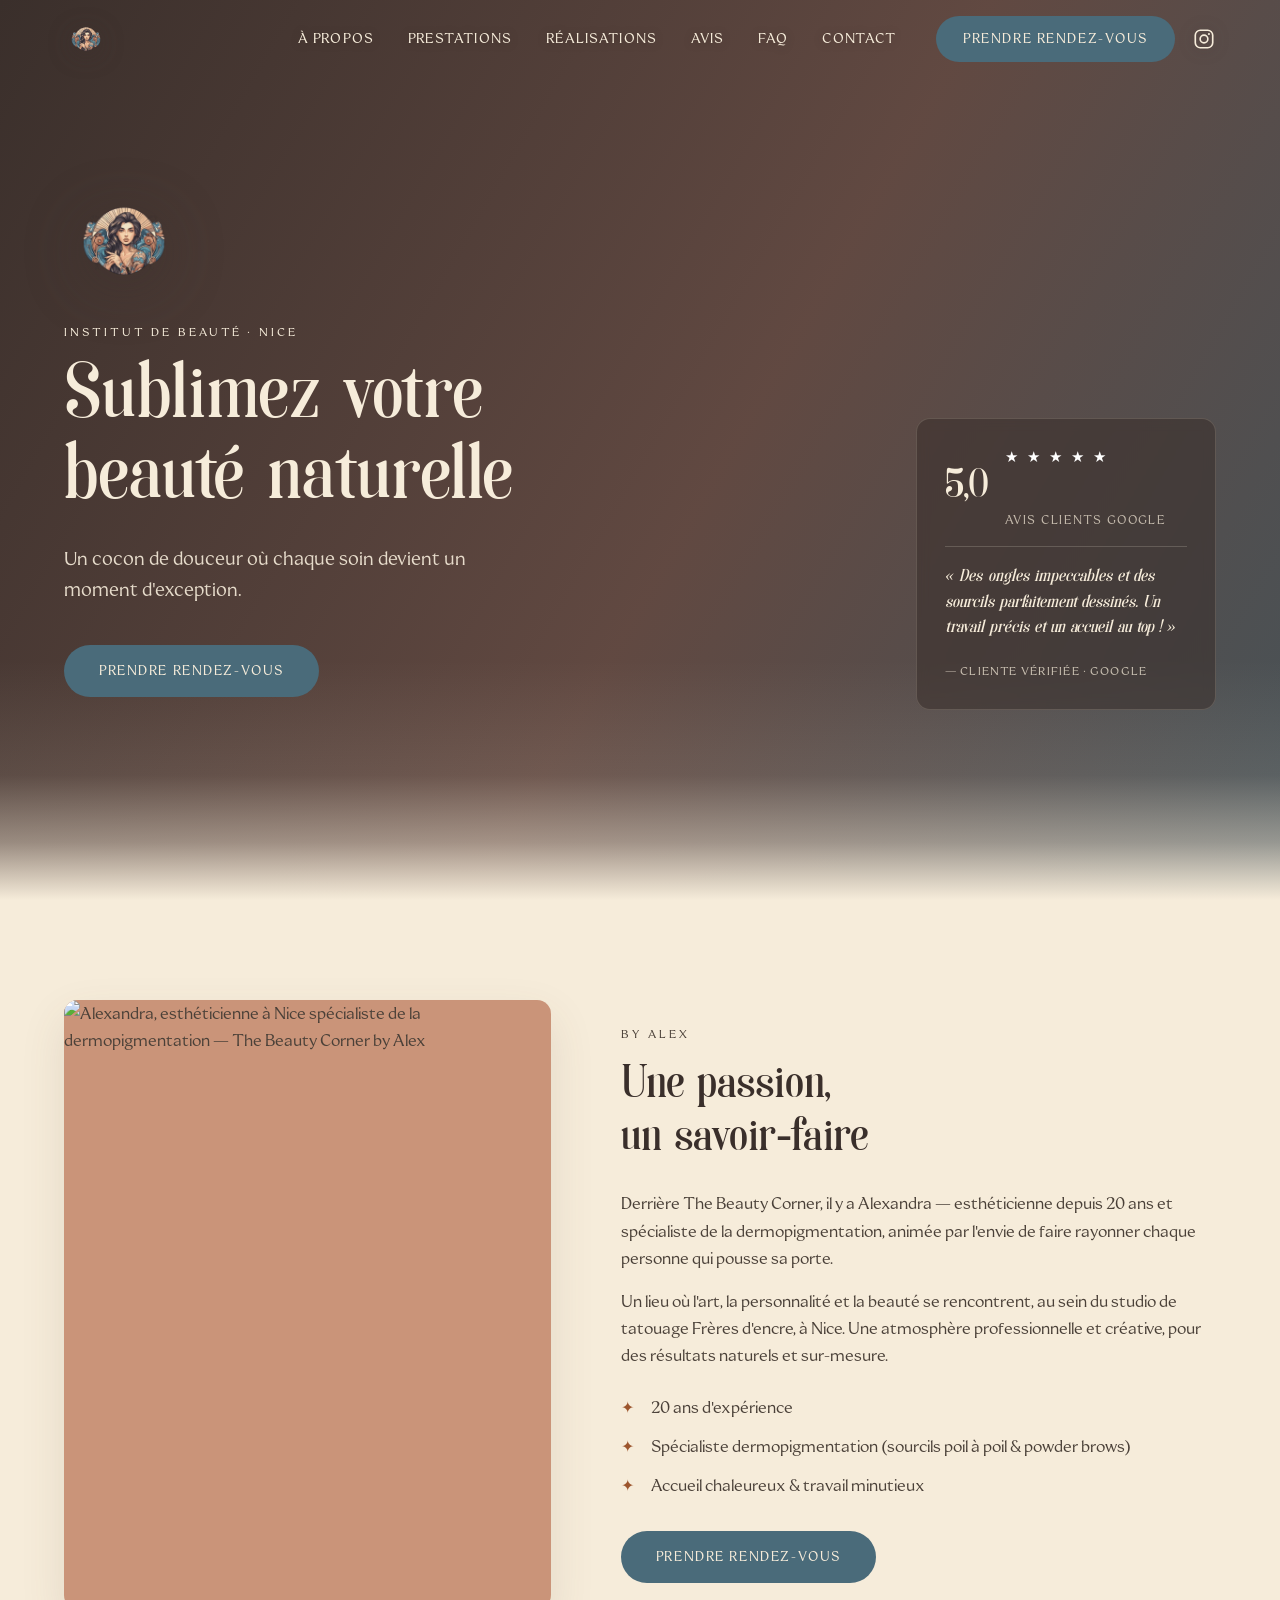
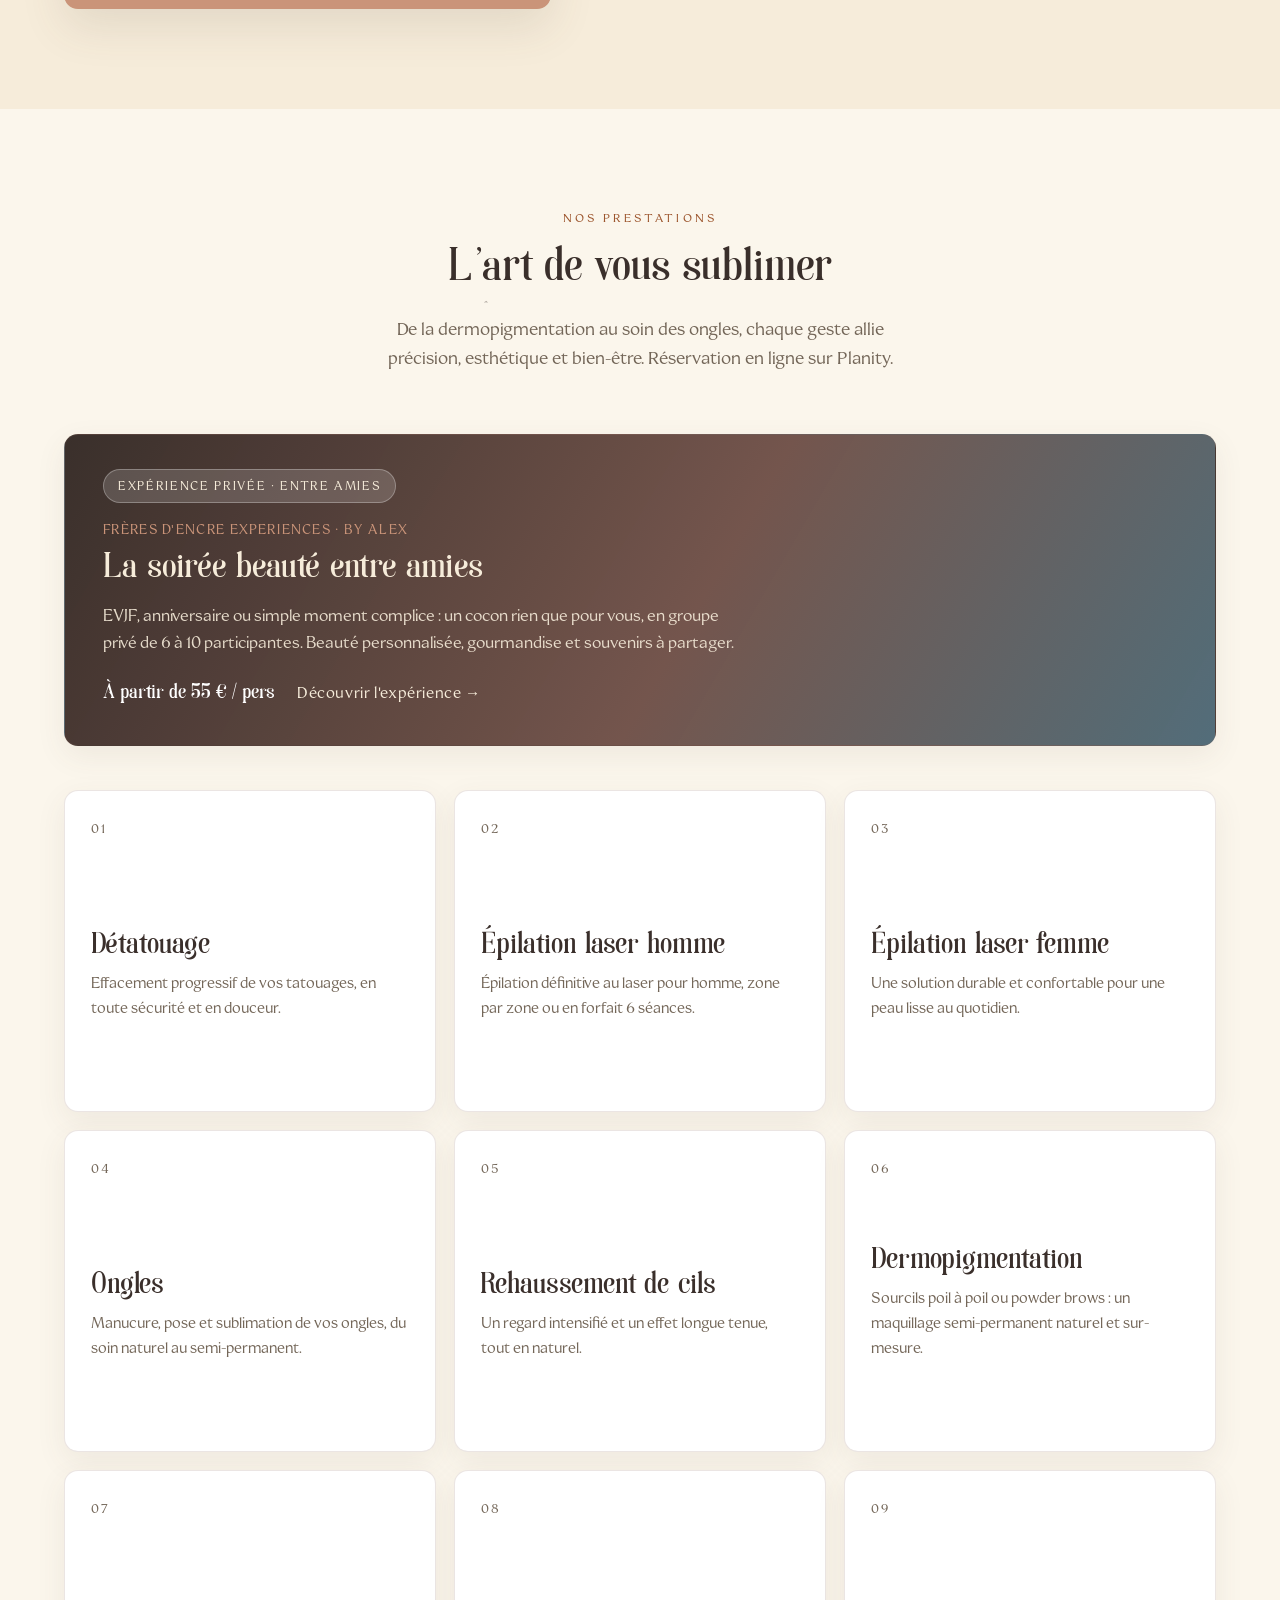
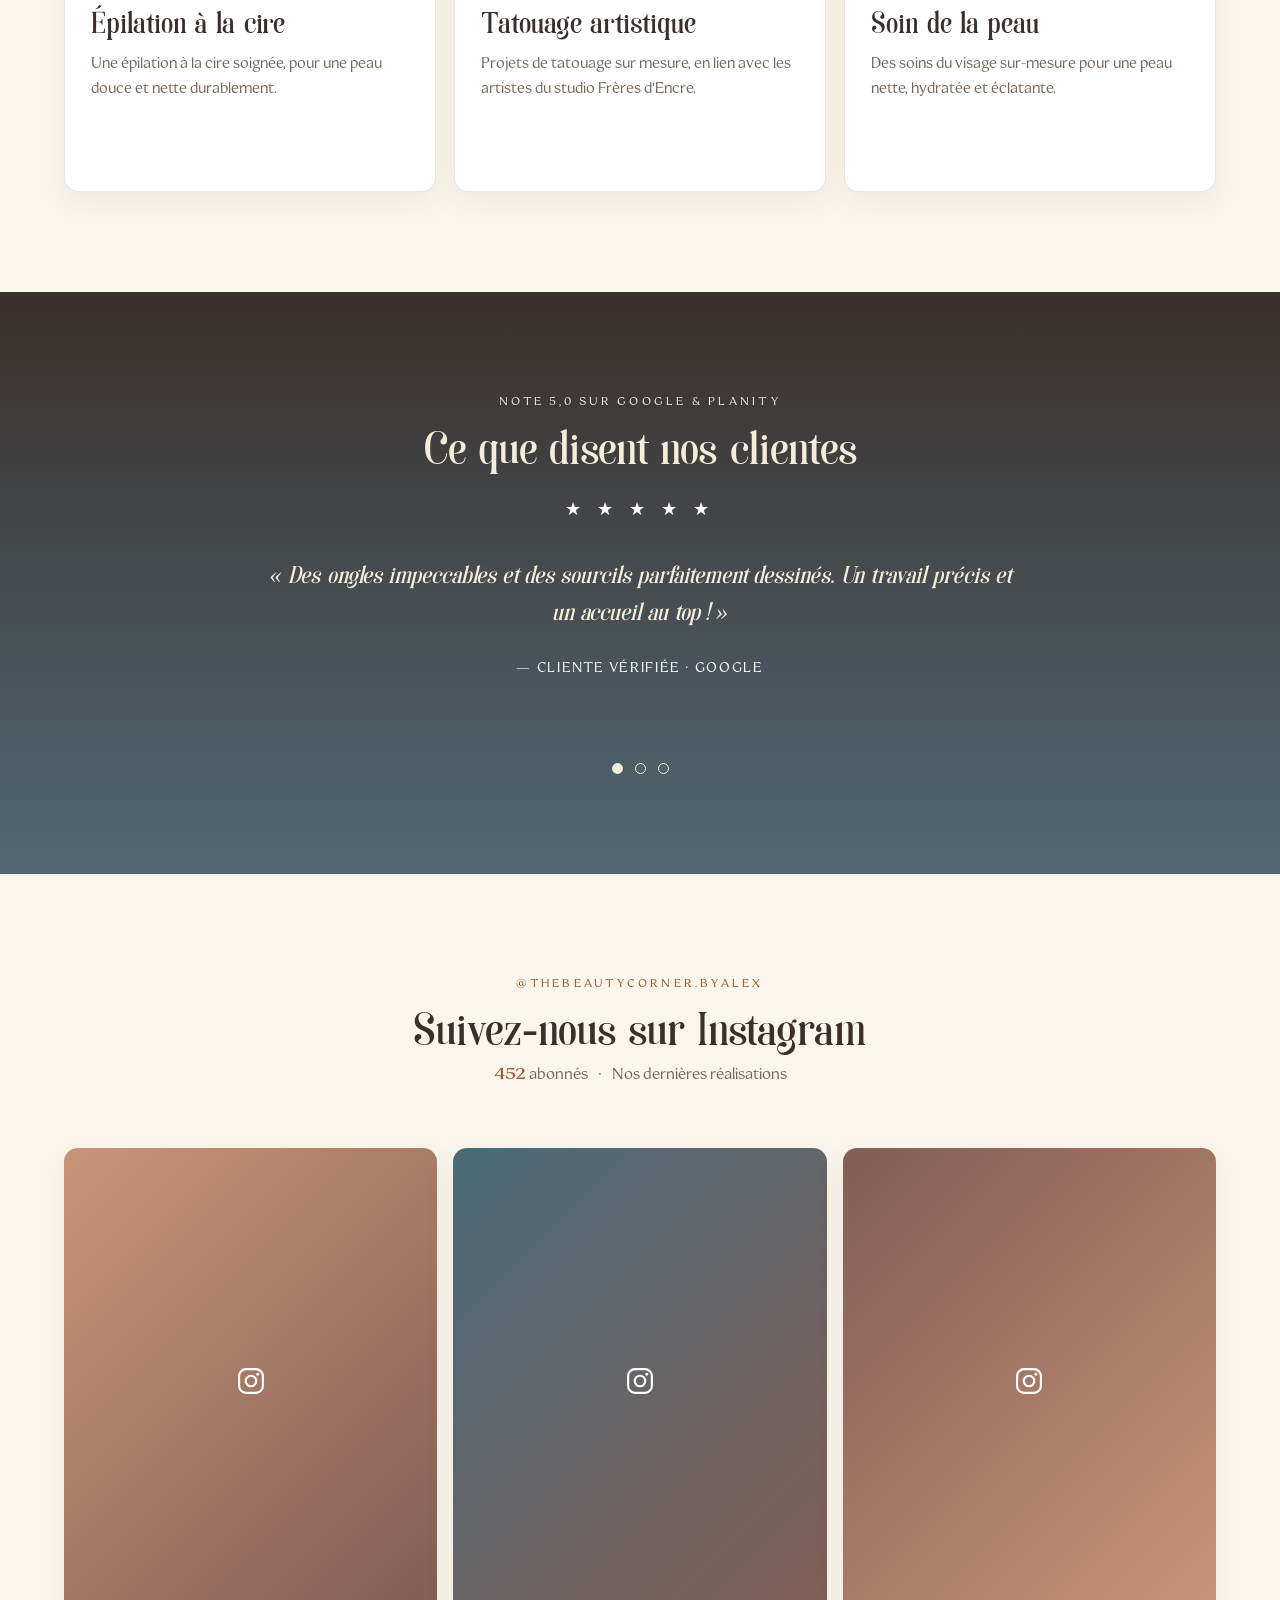
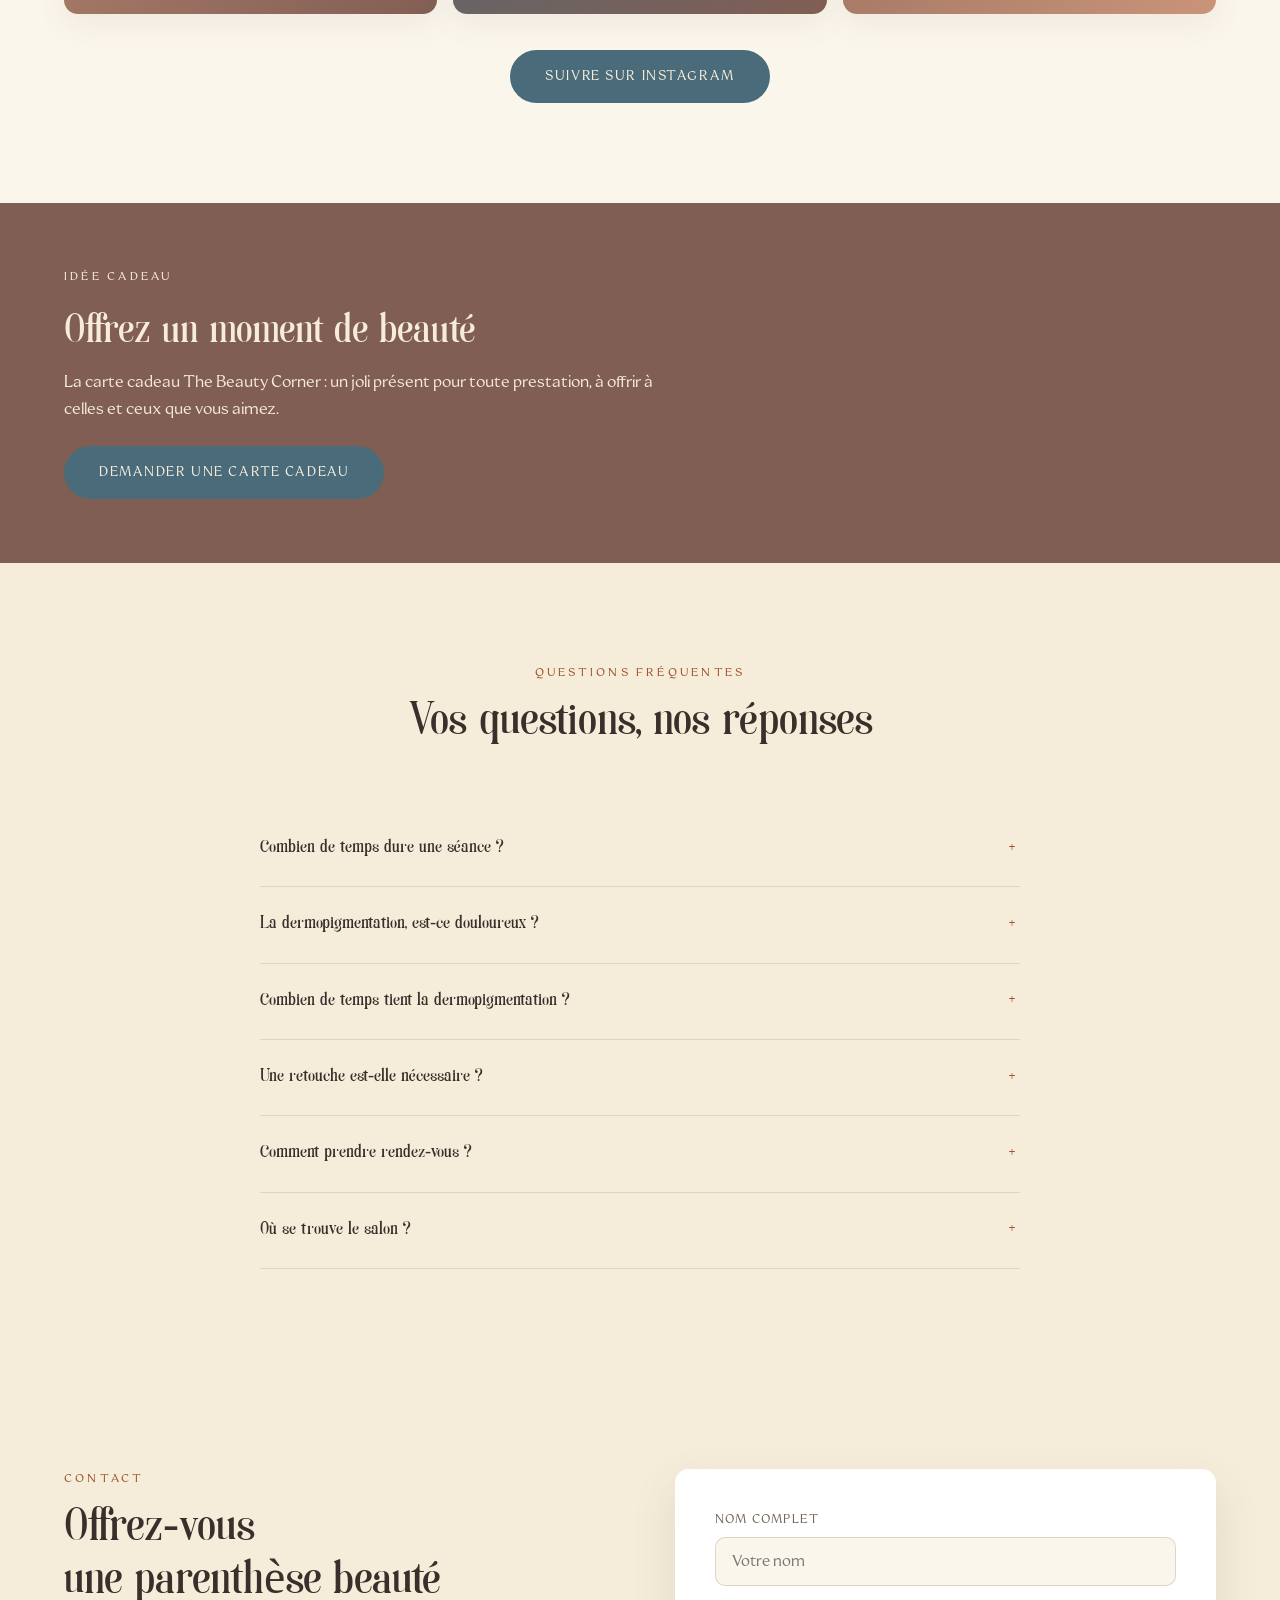
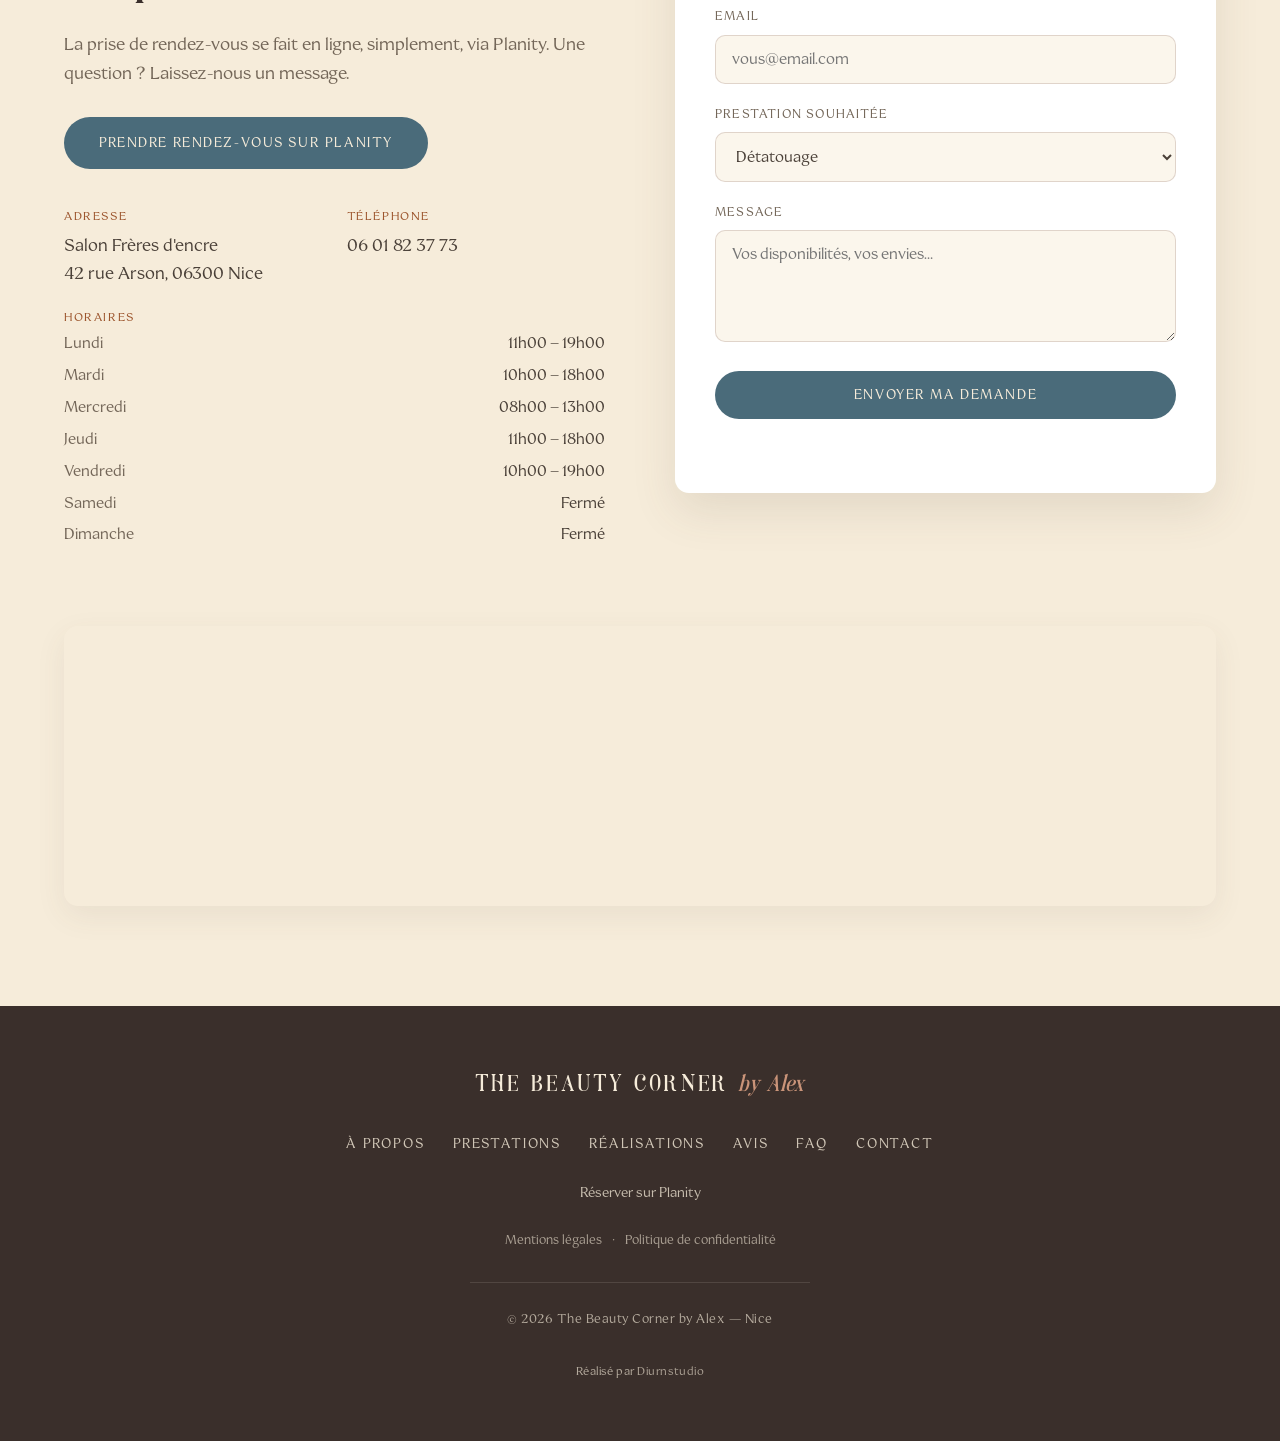
==== index.html @ de09b591 "Rafraîchit le fil Instagram une fois par jour (cache quotidien + repli sur la dernière version connu" ====
<!DOCTYPE html>
<html lang="fr">
<head>
  <meta charset="UTF-8" />
  <meta name="viewport" content="width=device-width, initial-scale=1.0" />
  <title>The Beauty Corner by Alex — Institut de beauté à Nice</title>
  <meta name="description" content="Institut de beauté à Nice (quartier Riquier) : dermopigmentation et maquillage semi-permanent des sourcils, rehaussement de cils, ongles, soin du visage, épilation laser femme & homme et détatouage. Réservation en ligne." />
  <meta name="robots" content="index, follow" />
  <meta name="author" content="The Beauty Corner by Alex" />
  <meta name="theme-color" content="#3a2f2b" />
  <meta name="geo.region" content="FR-06" />
  <meta name="geo.placename" content="Nice" />
  <meta name="keywords" content="institut de beauté Nice, esthéticienne Nice, dermopigmentation Nice, maquillage semi-permanent Nice, sourcils Nice, powder brows Nice, microblading Nice, rehaussement de cils Nice, pose d'ongles Nice, manucure Nice, vernis semi-permanent Nice, soin du visage Nice, épilation laser Nice, épilation laser homme Nice, détatouage Nice, détatouage laser Nice, épilation à la cire Nice" />

  <!-- URL canonique -->
  <link rel="canonical" href="https://thebeautycornerbyalex.fr/" />

  <!-- Favicon -->
  <link rel="icon" type="image/png" sizes="180x180" href="assets/favicon.png" />
  <link rel="apple-touch-icon" href="assets/favicon.png" />

  <!-- Open Graph (Facebook, WhatsApp, LinkedIn…) -->
  <meta property="og:type" content="website" />
  <meta property="og:locale" content="fr_FR" />
  <meta property="og:site_name" content="The Beauty Corner by Alex" />
  <meta property="og:title" content="The Beauty Corner by Alex — Institut de beauté à Nice" />
  <meta property="og:description" content="Institut de beauté à Nice : dermopigmentation des sourcils, rehaussement de cils, ongles, soin du visage, épilation laser et détatouage. Réservation en ligne." />
  <meta property="og:url" content="https://thebeautycornerbyalex.fr/" />
  <meta property="og:image" content="https://ssrjzqprpovhuyaumyuw.supabase.co/storage/v1/object/public/media/uploads/1787581428233-xyeer8.jpg" />
  <meta property="og:image:alt" content="The Beauty Corner by Alex — institut de beauté à Nice" />

 
  <!-- Préchargement de la photo du Hero : elle s'affiche dès le lancement -->
  <link rel="preconnect" href="https://ssrjzqprpovhuyaumyuw.supabase.co" crossorigin />
  <link rel="preload" as="image" fetchpriority="high" href="https://ssrjzqprpovhuyaumyuw.supabase.co/storage/v1/object/public/media/uploads/1787581428233-xyeer8.jpg" />

  <!-- Polices locales (WOFF2), préchargées pour un rendu rapide -->
  <link rel="preconnect" href="https://images.unsplash.com" />
  <link rel="preload" href="assets/fonts/Soria.woff2" as="font" type="font/woff2" crossorigin />
  <link rel="preload" href="assets/fonts/CoconatRegular.woff2" as="font" type="font/woff2" crossorigin />

  <link rel="stylesheet" href="css/style.css?v=20260824u" />

  <!-- Données structurées : institut de beauté (SEO local + rich results) -->
  <script type="application/ld+json">
  {
    "@context": "https://schema.org",
    "@type": "BeautySalon",
    "@id": "https://thebeautycornerbyalex.fr/#business",
    "name": "The Beauty Corner by Alex",
    "description": "Institut de beauté à Nice spécialisé en dermopigmentation (sourcils poil à poil & powder brows), ongles, rehaussement de cils, soin de la peau, épilation laser et détatouage.",
    "url": "https://thebeautycornerbyalex.fr/",
    "image": "https://thebeautycornerbyalex.fr/assets/thebeautycorner.png",
    "logo": "https://thebeautycornerbyalex.fr/assets/thebeautycorner.png",
    "telephone": "+33601823773",
    "priceRange": "€€",
    "currenciesAccepted": "EUR",
    "paymentAccepted": "Espèces, Carte bancaire",
    "address": {
      "@type": "PostalAddress",
      "streetAddress": "Salon Frères d'encre, 42 rue Arson",
      "addressLocality": "Nice",
      "postalCode": "06300",
      "addressRegion": "Alpes-Maritimes",
      "addressCountry": "FR"
    },
    "areaServed": { "@type": "City", "name": "Nice" },
    "founder": { "@type": "Person", "name": "Alexandra" },
    "sameAs": [
      "https://www.instagram.com/thebeautycorner.byalex",
      "https://www.planity.com/the-beauty-corner-by-alex--06300-nice"
    ],
    "openingHoursSpecification": [
      { "@type": "OpeningHoursSpecification", "dayOfWeek": "Monday", "opens": "11:00", "closes": "19:00" },
      { "@type": "OpeningHoursSpecification", "dayOfWeek": "Tuesday", "opens": "10:00", "closes": "18:00" },
      { "@type": "OpeningHoursSpecification", "dayOfWeek": "Wednesday", "opens": "08:00", "closes": "13:00" },
      { "@type": "OpeningHoursSpecification", "dayOfWeek": "Thursday", "opens": "11:00", "closes": "18:00" },
      { "@type": "OpeningHoursSpecification", "dayOfWeek": "Friday", "opens": "10:00", "closes": "19:00" }
    ],
    "aggregateRating": {
      "@type": "AggregateRating",
      "ratingValue": "5.0",
      "bestRating": "5",
      "reviewCount": "13"
    },
    "hasOfferCatalog": {
      "@type": "OfferCatalog",
      "name": "Prestations",
      "itemListElement": [
        { "@type": "Offer", "itemOffered": { "@type": "Service", "name": "Dermopigmentation des sourcils (poil à poil & powder brows)" } },
        { "@type": "Offer", "itemOffered": { "@type": "Service", "name": "Maquillage semi-permanent" } },
        { "@type": "Offer", "itemOffered": { "@type": "Service", "name": "Rehaussement de cils" } },
        { "@type": "Offer", "itemOffered": { "@type": "Service", "name": "Pose d'ongles & manucure" } },
        { "@type": "Offer", "itemOffered": { "@type": "Service", "name": "Soin du visage" } },
        { "@type": "Offer", "itemOffered": { "@type": "Service", "name": "Épilation laser femme & homme" } },
        { "@type": "Offer", "itemOffered": { "@type": "Service", "name": "Épilation à la cire" } },
        { "@type": "Offer", "itemOffered": { "@type": "Service", "name": "Détatouage au laser" } },
        { "@type": "Offer", "itemOffered": { "@type": "Service", "name": "Tatouage artistique" } }
      ]
    }
  }
  </script>

  <!-- Données structurées FAQ (rich results Google). Régénérées par le JS si la
       FAQ est modifiée depuis l'admin (sinon, ce contenu par défaut s'applique). -->
  <script type="application/ld+json" id="faqSchema">
  {
    "@context": "https://schema.org",
    "@type": "FAQPage",
    "mainEntity": [
      { "@type": "Question", "name": "Combien de temps dure une séance ?", "acceptedAnswer": { "@type": "Answer", "text": "Selon la prestation, comptez de 30 min (pose d'ongles) à environ 2 h (dermopigmentation complète). La durée exacte vous est précisée lors de la prise de rendez-vous." } },
      { "@type": "Question", "name": "La dermopigmentation, est-ce douloureux ?", "acceptedAnswer": { "@type": "Answer", "text": "L'inconfort est minime : une crème anesthésiante est appliquée pour votre confort. La plupart des clientes décrivent une simple sensation de picotement." } },
      { "@type": "Question", "name": "Combien de temps tient la dermopigmentation ?", "acceptedAnswer": { "@type": "Answer", "text": "En moyenne 1 à 3 ans, selon votre peau, votre mode de vie et l'entretien. Une retouche annuelle permet de conserver un résultat impeccable." } },
      { "@type": "Question", "name": "Une retouche est-elle nécessaire ?", "acceptedAnswer": { "@type": "Answer", "text": "Oui, une retouche est généralement conseillée 4 à 6 semaines après la première séance, pour un rendu optimal et durable." } },
      { "@type": "Question", "name": "Comment prendre rendez-vous ?", "acceptedAnswer": { "@type": "Answer", "text": "En ligne, en quelques clics, via Planity. Pour toute question, n'hésitez pas à nous contacter directement." } },
      { "@type": "Question", "name": "Où se trouve le salon ?", "acceptedAnswer": { "@type": "Answer", "text": "Au sein du studio de tatouage Frères d'encre, 42 rue Arson, 06300 Nice." } }
    ]
  }
  </script>
</head>
<body>

  <!-- ================= HEADER ================= -->
  <header class="site-header" id="header">
    <div class="container header-inner">
      <a href="#accueil" class="header-logo" id="headerLogo" aria-label="Revenir en haut du site">
        <img src="assets/thebeautycorner.webp" alt="The Beauty Corner by Alex" width="44" height="44" />
      </a>
      <nav class="nav" id="nav">
        <a href="#apropos">À propos</a>
        <a href="#prestations">Prestations</a>
        <a href="#realisations">Réalisations</a>
        <a href="#avis">Avis</a>
        <a href="#faq">FAQ</a>
        <a href="#contact">Contact</a>
      </nav>

      <div class="header-actions">
        <a data-planity href="https://www.planity.com/the-beauty-corner-by-alex--06300-nice" target="_blank" rel="noopener" class="btn btn-blue header-cta">Prendre rendez-vous</a>
        <a href="https://www.instagram.com/thebeautycorner.byalex" target="_blank" rel="noopener" class="header-instagram" aria-label="Suivez-nous sur Instagram">
          <svg viewBox="0 0 24 24" width="22" height="22" fill="none" stroke="currentColor" stroke-width="1.8" aria-hidden="true">
            <rect x="2.5" y="2.5" width="19" height="19" rx="5.5" />
            <circle cx="12" cy="12" r="4.2" />
            <circle cx="17.4" cy="6.6" r="1.15" fill="currentColor" stroke="none" />
          </svg>
        </a>
      </div>

      <button class="burger" id="burger" aria-label="Ouvrir le menu" aria-expanded="false">
        <span></span><span></span><span></span>
      </button>
    </div>
  </header>

  <!-- ================= HERO ================= -->
  <section class="hero" id="accueil">
    <div class="hero-bg" id="heroBg"></div>
    <div class="hero-overlay"></div>

    <div class="container hero-content">
      <div class="hero-main">
        <img src="assets/thebeautycorner.webp" alt="Logo The Beauty Corner by Alex, institut de beauté à Nice" class="hero-logo" width="220" height="120" fetchpriority="high" onerror="this.style.display='none'" />
        <p class="eyebrow" data-txt="hero.eyebrow">Institut de beauté &nbsp;·&nbsp; Nice</p>
        <h1 data-txt="hero.title">Sublimez votre<br />beauté naturelle</h1>
        <p class="hero-tagline" data-txt="hero.tagline">Un cocon de douceur où chaque soin devient un moment d'exception.</p>
        <div class="hero-actions">
          <a data-planity href="https://www.planity.com/the-beauty-corner-by-alex--06300-nice" target="_blank" rel="noopener" class="btn btn-blue">Prendre rendez-vous</a>
        </div>
      </div>

      <aside class="hero-review" id="heroReview">
        <div class="hero-review-top">
          <span class="hero-review-score" id="heroRating">5,0</span>
          <span class="hero-review-meta">
            <span class="stars" aria-hidden="true">★ ★ ★ ★ ★</span>
            <span class="hero-review-count" id="reviewsCount">Avis clients Google</span>
          </span>
        </div>
        <p>« Un travail minutieux et précis, un accueil au top. Le résultat est naturel et sublime. »</p>
        <cite>— Avis client · Google</cite>
      </aside>
    </div>
  </section>

  <!-- ================= À PROPOS ================= -->
  <section class="about" id="apropos">
    <div class="container about-grid">
      <div class="about-img">
        <img id="aboutImg" src="https://images.unsplash.com/photo-1573461160327-b450ce3d8e7f?auto=format&fit=crop&w=900&q=80" alt="Alexandra, esthéticienne à Nice spécialiste de la dermopigmentation — The Beauty Corner by Alex" width="900" height="600" loading="lazy" />
      </div>
      <div class="about-text">
        <p class="section-eyebrow" data-txt="about.eyebrow">by Alex</p>
        <h2 data-txt="about.title">Une passion,<br />un savoir-faire</h2>
        <p data-txt="about.p1">
          Derrière The Beauty Corner, il y a Alexandra — esthéticienne à Nice
          depuis 20 ans et spécialiste de la dermopigmentation des sourcils
          (poil à poil &amp; powder brows), animée par l'envie de faire rayonner
          chaque personne qui pousse sa porte.
        </p>
        <p data-txt="about.p2">
          Dermopigmentation, rehaussement de cils, ongles, soin du visage,
          épilation laser et détatouage : tout se vit en un même lieu, au sein du
          studio de tatouage Frères d'encre, rue Arson à Nice (quartier Riquier).
          Une atmosphère professionnelle et créative, pour des résultats naturels
          et sur-mesure.
        </p>
        <ul class="about-list">
          <li data-txt="about.li1">20 ans d'expérience</li>
          <li data-txt="about.li2">Spécialiste dermopigmentation (sourcils poil à poil &amp; powder brows)</li>
          <li data-txt="about.li3">Accueil chaleureux &amp; travail minutieux</li>
        </ul>
        <a data-planity href="https://www.planity.com/the-beauty-corner-by-alex--06300-nice" target="_blank" rel="noopener" class="btn btn-blue">Prendre rendez-vous</a>
      </div>
    </div>
  </section>

  <!-- ================= PRESTATIONS ================= -->
  <section class="prestations" id="prestations">
    <div class="container">
      <div class="section-head center">
        <p class="section-eyebrow" data-txt="prestations.eyebrow">Nos prestations</p>
        <h2 data-txt="prestations.title">L'art de vous sublimer</h2>
        <p class="section-lead" data-txt="prestations.lead">
          De la dermopigmentation au soin des ongles, chaque geste allie précision, esthétique et bien-être. Réservation en ligne sur Planity.
        </p>
      </div>

      <!-- ===== Carte Expérience privée (ouvre un modal), mise en avant ===== -->
      <article class="experience-card" id="experienceCard">
        <span class="experience-badge" data-txt="experience.badge">Expérience privée · entre amies</span>
        <div class="experience-card-body">
          <p class="experience-eyebrow" data-txt="experience.cardEyebrow">Frères d'Encre Experiences · by Alex</p>
          <h3 class="experience-title" data-txt="experience.cardTitle">La soirée beauté entre amies</h3>
          <p class="experience-lead" data-txt="experience.cardLead">EVJF, anniversaire ou simple moment complice&nbsp;: un cocon rien que pour vous, en groupe privé de 6 à 10 participantes. Beauté personnalisée, gourmandise et souvenirs à partager.</p>
          <div class="experience-meta">
            <span class="experience-price" data-txt="experience.cardPrice">À partir de 55&nbsp;€ / pers</span>
            <button type="button" class="experience-more" id="experienceOpen" aria-haspopup="dialog" aria-controls="expModal">Découvrir l'expérience →</button>
          </div>
        </div>
      </article>

      <!-- Cartes générées depuis data/content.json (prestations) :
           image + titre + description modifiables via le CMS. -->
      <div class="prestations-grid" id="prestationsGrid"></div>
    </div>
  </section>

  <!-- ================= AVANT / APRÈS ================= -->
  <section class="beforeafter" id="realisations">
    <div class="container">
      <div class="section-head center">
        <p class="section-eyebrow" data-txt="realisations.eyebrow">Avant / Après</p>
        <h2 data-txt="realisations.title">Nos réalisations</h2>
        <p class="section-lead" data-txt="realisations.lead">Choisissez une prestation, puis déplacez le curseur sur l'image pour révéler le résultat.</p>
      </div>

      <!-- Onglets + images générés depuis data/content.js (avantApres).
           Pour modifier les photos : éditez ce fichier, rien à toucher ici. -->
      <div class="ba-tabs" id="baTabs" role="tablist" aria-label="Prestations"></div>

      <div class="ba-slider" id="baSlider">
        <div class="ba-img ba-after">
          <img id="baAfterImg" src="" alt="Après la prestation" />
        </div>
        <div class="ba-img ba-before" id="baBefore">
          <img id="baBeforeImg" src="" alt="Avant la prestation" />
        </div>
        <span class="ba-badge ba-badge-before">Avant</span>
        <span class="ba-badge ba-badge-after">Après</span>
        <div class="ba-handle" id="baHandle">
          <span class="ba-handle-grip" aria-hidden="true">⟺</span>
        </div>
      </div>
    </div>
  </section>

  <!-- ================= AVIS / TÉMOIGNAGES ================= -->
  <section class="testimonials" id="avis">
    <div class="testimonials-overlay"></div>
    <div class="container testimonials-content">
      <p class="section-eyebrow light" id="reviewsNote">Note 5,0 sur Google &amp; Planity</p>
      <h2 data-txt="avis.title">Ce que disent nos clientes</h2>
      <div class="stars" aria-hidden="true">★ ★ ★ ★ ★</div>

      <div class="testimonial-track" id="testimonialTrack">
        <blockquote class="testimonial active">
          <p>« Des ongles impeccables et des sourcils parfaitement dessinés. Un travail précis et un accueil au top ! »</p>
          <cite>— Cliente vérifiée · Google</cite>
        </blockquote>
        <blockquote class="testimonial">
          <p>« Alexandra est une vraie professionnelle. Résultat naturel, ambiance douce et créative. Je recommande à 100 %. »</p>
          <cite>— Cliente vérifiée · Google</cite>
        </blockquote>
        <blockquote class="testimonial">
          <p>« 20 ans d'expertise, ça se voit. Minutie, écoute et un rendu magnifique en dermopigmentation. »</p>
          <cite>— Cliente vérifiée · Planity</cite>
        </blockquote>
      </div>

      <div class="testimonial-dots" id="testimonialDots"></div>
    </div>
  </section>

  <!-- ================= INSTAGRAM ================= -->
  <section class="instagram" id="instagram">
    <div class="container">
      <div class="section-head center">
        <p class="section-eyebrow" data-txt="instagram.handle">@thebeautycorner.byalex</p>
        <h2 data-txt="instagram.title">Suivez-nous sur Instagram</h2>
        <p class="ig-subtitle">
          <span class="ig-followers"><strong id="igFollowers" data-txt="instagram.followers">450</strong> abonnés</span>
          <span aria-hidden="true">·</span>
          <span data-txt="instagram.subtitle">Nos dernières réalisations</span>
        </p>
      </div>

      <!-- =========================================================
           Feed Instagram alimenté en direct par Behold (behold.so).
           Le JS récupère les 3 derniers posts + le nombre d'abonnés.
           Les 3 tuiles ci-dessous servent de repli si le flux échoue. -->
      <div class="ig-feed" id="igFeed">
        <div class="ig-preview" id="igPreview" aria-label="Dernières publications Instagram">
          <div class="ig-skeleton" aria-hidden="true"></div>
          <div class="ig-skeleton" aria-hidden="true"></div>
          <div class="ig-skeleton" aria-hidden="true"></div>
        </div>
      </div>

      <div class="center ig-cta">
        <a href="https://www.instagram.com/thebeautycorner.byalex" target="_blank" rel="noopener" class="btn btn-blue">Suivre sur Instagram</a>
      </div>
    </div>
  </section>

  <!-- ================= CARTE CADEAU ================= -->
  <section class="giftcard" id="giftcard">
    <div class="container giftcard-inner">
      <div class="giftcard-text">
        <p class="section-eyebrow" data-txt="giftcard.eyebrow">Idée cadeau</p>
        <h2 data-txt="giftcard.title">Offrez un moment de beauté</h2>
        <p data-txt="giftcard.text">La carte cadeau The Beauty Corner : un joli présent pour toute prestation, à offrir à celles et ceux que vous aimez.</p>
        <a href="#contact" class="btn btn-blue giftcard-btn">Demander une carte cadeau</a>
      </div>
    </div>
  </section>

  <!-- ================= FAQ ================= -->
  <section class="faq" id="faq">
    <div class="container">
      <div class="section-head center">
        <p class="section-eyebrow">Questions fréquentes</p>
        <h2>Vos questions, nos réponses</h2>
      </div>
      <div class="faq-list" id="faqList">
        <details class="faq-item">
          <summary>Combien de temps dure une séance ?</summary>
          <div class="faq-a">Selon la prestation, comptez de 30&nbsp;min (pose d'ongles) à environ 2&nbsp;h (dermopigmentation complète). La durée exacte vous est précisée lors de la prise de rendez-vous.</div>
        </details>
        <details class="faq-item">
          <summary>La dermopigmentation, est-ce douloureux ?</summary>
          <div class="faq-a">L'inconfort est minime&nbsp;: une crème anesthésiante est appliquée pour votre confort. La plupart des clientes décrivent une simple sensation de picotement.</div>
        </details>
        <details class="faq-item">
          <summary>Combien de temps tient la dermopigmentation ?</summary>
          <div class="faq-a">En moyenne 1 à 3 ans, selon votre peau, votre mode de vie et l'entretien. Une retouche annuelle permet de conserver un résultat impeccable.</div>
        </details>
        <details class="faq-item">
          <summary>Une retouche est-elle nécessaire ?</summary>
          <div class="faq-a">Oui, une retouche est généralement conseillée 4 à 6 semaines après la première séance, pour un rendu optimal et durable.</div>
        </details>
        <details class="faq-item">
          <summary>Comment prendre rendez-vous ?</summary>
          <div class="faq-a">En ligne, en quelques clics, via Planity (bouton «&nbsp;Prendre rendez-vous&nbsp;»). Pour toute question, n'hésitez pas à nous contacter directement.</div>
        </details>
        <details class="faq-item">
          <summary>Où se trouve le salon ?</summary>
          <div class="faq-a">Au sein du studio de tatouage Frères d'encre, 42 rue Arson, 06300 Nice.</div>
        </details>
      </div>
    </div>
  </section>

  <!-- ================= CONTACT / NEWSLETTER ================= -->
  <section class="contact" id="contact">
    <div class="container contact-grid">
      <div class="contact-info">
        <p class="section-eyebrow" data-txt="contact.eyebrow">Contact</p>
        <h2 data-txt="contact.title">Offrez-vous<br />une parenthèse beauté</h2>
        <p class="section-lead" data-txt="contact.lead">
          La prise de rendez-vous se fait en ligne, simplement, via Planity. Une question ? Laissez-nous un message.
        </p>

        <a data-planity href="https://www.planity.com/the-beauty-corner-by-alex--06300-nice" target="_blank" rel="noopener" class="btn btn-blue contact-planity">Prendre rendez-vous sur Planity</a>

        <dl class="contact-list">
          <div class="contact-duo">
            <div class="contact-item"><dt>Adresse</dt><dd data-txt="contact.address">Salon Frères d'encre<br />42 rue Arson, 06300 Nice</dd></div>
            <div class="contact-item"><dt>Téléphone</dt><dd><a href="tel:+33601823773" data-txt="contact.phone" data-tel-from="contact.phoneTel">06 01 82 37 73</a></dd></div>
          </div>
          <div class="contact-item hours-item">
            <dt>Horaires</dt>
            <dd class="hours-grid">
              <span class="day">Lundi</span><span class="time" data-txt="contact.hoursMon">11h00 – 19h00</span>
              <span class="day">Mardi</span><span class="time" data-txt="contact.hoursTue">10h00 – 18h00</span>
              <span class="day">Mercredi</span><span class="time" data-txt="contact.hoursWed">08h00 – 13h00</span>
              <span class="day">Jeudi</span><span class="time" data-txt="contact.hoursThu">11h00 – 18h00</span>
              <span class="day">Vendredi</span><span class="time" data-txt="contact.hoursFri">10h00 – 19h00</span>
              <span class="day">Samedi</span><span class="time" data-txt="contact.hoursSat">Fermé</span>
              <span class="day">Dimanche</span><span class="time" data-txt="contact.hoursSun">Fermé</span>
            </dd>
          </div>
        </dl>
      </div>

      <form class="contact-form" id="contactForm" novalidate>
        <div class="field">
          <label for="name">Nom complet</label>
          <input type="text" id="name" name="name" placeholder="Votre nom" required />
        </div>
        <div class="field">
          <label for="email">Email</label>
          <input type="email" id="email" name="email" placeholder="vous@email.com" required />
        </div>
        <div class="field">
          <label for="service">Prestation souhaitée</label>
          <!-- Rempli dynamiquement depuis les prestations (voir script.js) ;
               cette liste sert de repli si le contenu ne se charge pas. -->
          <select id="service" name="service">
            <option>Dermopigmentation</option>
            <option>Ongles</option>
            <option>Rehaussement de cils</option>
            <option>Soin de la peau</option>
            <option>Épilation laser femme</option>
            <option>Épilation laser homme</option>
            <option>Épilation à la cire</option>
            <option>Détatouage</option>
            <option>Tatouage artistique</option>
            <option>Autre / Plusieurs prestations</option>
          </select>
        </div>
        <div class="field">
          <label for="message">Message</label>
          <textarea id="message" name="message" rows="4" placeholder="Vos disponibilités, vos envies…"></textarea>
        </div>
        <input type="text" name="_gotcha" id="_gotcha" tabindex="-1" autocomplete="off" aria-hidden="true" aria-label="Ne pas remplir (anti-spam)" class="hp-field" />
        <button type="submit" class="btn btn-blue btn-block">Envoyer ma demande</button>
        <p class="form-feedback" id="formFeedback" role="status"></p>
      </form>

      <div class="contact-map">
        <iframe
          title="Localisation du salon The Beauty Corner à Nice"
          src="https://maps.google.com/maps?q=42%20rue%20Arson%2C%2006300%20Nice&t=&z=15&ie=UTF8&iwloc=&output=embed"
          width="100%" height="280" loading="lazy" referrerpolicy="no-referrer-when-downgrade"></iframe>
      </div>
    </div>
  </section>

  <!-- ================= FOOTER ================= -->
  <footer class="site-footer">
    <div class="container footer-inner">
      <a href="#accueil" class="footer-brand">The Beauty Corner <em>by Alex</em></a>

      <nav class="footer-nav" aria-label="Navigation de pied de page">
        <a href="#apropos">À propos</a>
        <a href="#prestations">Prestations</a>
        <a href="#realisations">Réalisations</a>
        <a href="#avis">Avis</a>
        <a href="#faq">FAQ</a>
        <a href="#contact">Contact</a>
      </nav>

      <div class="footer-links">
        <a data-planity href="https://www.planity.com/the-beauty-corner-by-alex--06300-nice" target="_blank" rel="noopener">Réserver sur Planity</a>
      </div>

      <p class="footer-legal">
        <a href="mentions-legales.html">Mentions légales</a>
        <span aria-hidden="true">·</span>
        <a href="politique-confidentialite.html">Politique de confidentialité</a>
      </p>
      <p class="footer-copy">© 2026 The Beauty Corner by Alex — Nice</p>
      <p class="footer-credit">Réalisé par <a href="https://diurnstudio.fr" target="_blank" rel="noopener">Diurnstudio</a></p>
    </div>
  </footer>

  <!-- Barre de réservation fixe (mobile uniquement) -->
  <div class="mobile-book-bar">
    <a data-planity href="https://www.planity.com/the-beauty-corner-by-alex--06300-nice" target="_blank" rel="noopener" class="btn btn-blue btn-block">Prendre rendez-vous</a>
  </div>

  <!-- ================= MODAL EXPÉRIENCE ================= -->
  <div class="exp-modal" id="expModal" role="dialog" aria-modal="true" aria-label="L'expérience signature" hidden>
    <div class="exp-modal-overlay" data-exp-close></div>
    <div class="exp-modal-panel" role="document">
      <button class="exp-modal-close" type="button" data-exp-close aria-label="Fermer">×</button>

      <!-- Contenu généré depuis le contenu (Supabase / content.json) -->
      <div id="expModalBody"></div>

      <footer class="exp-modal-actions">
        <a class="btn btn-blue" data-planity href="https://www.planity.com/the-beauty-corner-by-alex--06300-nice" target="_blank" rel="noopener">Prendre rendez-vous</a>
        <button class="btn btn-outline" id="expAsk" type="button">Une question</button>
      </footer>
    </div>
  </div>

  <!-- ================= MODAL PRESTATION (formules) ================= -->
  <div class="exp-modal" id="prestaModal" role="dialog" aria-modal="true" aria-label="Détails de la prestation" hidden>
    <div class="exp-modal-overlay" data-presta-close></div>
    <div class="exp-modal-panel" role="document">
      <button class="exp-modal-close" type="button" data-presta-close aria-label="Fermer">×</button>
      <!-- Contenu généré depuis les prestations (Supabase / content.json) -->
      <div id="prestaModalBody"></div>
    </div>
  </div>

  <script src="js/config.js?v=20260824a"></script>
  <script src="js/script.js?v=20260824u"></script>
</body>
</html>
---- css/style.css ----
/* ============================================================
   THE BEAUTY CORNER by Alex — Maquette landing page
   Palette cliente (bleu et gris assombris pour respecter le contraste AA) :
   #4a6b7a bleu · #815E54 brun · #CA9479 terracotta · #F6ECDA crème · #736658 gris
   ============================================================ */

/* Police principale de la cliente */
@font-face {
  font-family: 'Soria';
  src: url('../assets/fonts/Soria.woff2') format('woff2');
  font-weight: normal;
  font-style: normal;
  font-display: swap;
}

/* Police secondaire de la cliente (paragraphes & boutons) */
@font-face {
  font-family: 'Coconat';
  src: url('../assets/fonts/CoconatRegular.woff2') format('woff2');
  font-weight: 400;
  font-style: normal;
  font-display: swap;
}
@font-face {
  font-family: 'Coconat';
  src: url('../assets/fonts/CoconatDemi.woff2') format('woff2');
  font-weight: 600;
  font-style: normal;
  font-display: swap;
}

:root {
  --blue: #4a6b7a;   /* assombri vs #587D8D pour contraste AA (texte crème dessus + accents) */
  --brown: #815E54;
  --terracotta: #CA9479;         /* accent clair : réservé au TEXTE SUR FOND FONCÉ (footer, cartes sombres) */
  --terracotta-deep: #9c552d;    /* même famille, assombri : TEXTE TERRACOTTA SUR FOND CLAIR (contraste AA) */
  --cream: #F6ECDA;

  --dark: #3a2f2b;
  --text: #4a4038;
  --muted: #736658;  /* assombri vs #8a7d73 pour contraste AA (textes secondaires) */
  --white: #ffffff;
  --cream-soft: #fbf6ec;

  --font-title: 'Soria', 'Cormorant Garamond', Georgia, serif;
  --font-body: 'Coconat', 'Cormorant Garamond', Georgia, serif;

  --radius: 14px;
  --shadow: 0 18px 45px rgba(88, 71, 60, 0.12);
  --shadow-soft: 0 10px 30px rgba(88, 71, 60, 0.08);
  --max: 1180px;
  --header-h: 78px;
}

* { margin: 0; padding: 0; box-sizing: border-box; }

html { scroll-behavior: smooth; scroll-padding-top: var(--header-h); }

body {
  font-family: var(--font-body);
  color: var(--text);
  background: var(--cream-soft);
  line-height: 1.7;
  font-weight: 300;
  -webkit-font-smoothing: antialiased;
}

img { max-width: 100%; display: block; }

.container { width: 90%; max-width: var(--max); margin: 0 auto; }

h1, h2, h3 { font-family: var(--font-title); font-weight: 500; color: var(--dark); line-height: 1.1; }

section { padding: 100px 0; }

/* ---------- Typo utilitaires ---------- */
.eyebrow, .section-eyebrow {
  font-family: var(--font-body);
  text-transform: uppercase;
  letter-spacing: 0.28em;
  font-size: 0.72rem;
  font-weight: 500;
  color: var(--terracotta-deep);   /* sur fond clair (sections) : contraste AA */
  margin-bottom: 16px;
}
.section-eyebrow.light { color: var(--cream); }

.section-lead { color: var(--muted); font-size: 1.08rem; max-width: 560px; }

.section-head.center { text-align: center; margin: 0 auto 60px; max-width: 640px; }
.section-head.center .section-lead { margin: 18px auto 0; }
.section-head h2 { font-size: clamp(2rem, 4vw, 3rem); }

/* ---------- Boutons ---------- */
.btn {
  display: inline-block;
  padding: 14px 34px;
  border-radius: 40px;
  font-family: var(--font-body);
  font-size: 0.82rem;
  font-weight: 500;
  letter-spacing: 0.12em;
  text-transform: uppercase;
  text-decoration: none;
  cursor: pointer;
  border: 1.5px solid transparent;
  transition: transform .2s ease, background .2s ease, color .2s ease;
}
.btn-block { width: 100%; text-align: center; }

/* ============================================================
   HEADER
   ============================================================ */
.site-header {
  position: fixed;
  top: 0; left: 0; right: 0;
  z-index: 100;
  background: transparent;
  transition: padding .4s ease;
}
/* Voile sombre en haut (derrière la capsule) : comble l'écart clair au-dessus
   quand on scrolle, pour que la capsule ne semble plus flotter. */
.site-header::before {
  content: '';
  position: absolute;
  top: 0; left: 0; right: 0;
  height: 104px;
  background: linear-gradient(to bottom,
              rgba(58, 47, 43, 0.6) 0%,
              rgba(58, 47, 43, 0.28) 45%,
              rgba(58, 47, 43, 0) 100%);
  opacity: 0;
  z-index: -1;
  pointer-events: none;
  transition: opacity .4s ease;
}
.site-header.scrolled::before { opacity: 1; }
.header-inner {
  height: var(--header-h);
  display: flex; align-items: center; justify-content: flex-end; gap: 40px;
  border: 1px solid transparent;     /* réserve la place de la bordure (évite tout saut) */
  transition: height .4s ease, padding .4s ease, background .4s ease,
              border-radius .4s cubic-bezier(0.2, 0.7, 0.2, 1),
              border-color .4s ease, box-shadow .4s ease, backdrop-filter .4s ease;
}
/* État scrollé : capsule flottante en verre dépoli, coins arrondis (façon Apple) */
.site-header.scrolled { padding-top: 12px; }
.site-header.scrolled .header-inner {
  height: 60px;
  padding: 0 18px 0 22px;
  border-radius: 999px;
  background: rgba(58, 47, 43, 0.5);
  -webkit-backdrop-filter: blur(20px) saturate(160%);
  backdrop-filter: blur(20px) saturate(160%);
  border-color: rgba(255, 255, 255, 0.16);
  box-shadow: 0 12px 36px rgba(58, 47, 43, 0.30),
              inset 0 1px 0 rgba(255, 255, 255, 0.12);
}

/* Logo qui apparaît progressivement dans la navbar au scroll */
.header-logo {
  margin-right: auto;               /* pousse la nav et les actions à droite */
  display: inline-flex; align-items: center;
  opacity: 0;                       /* piloté au scroll par le JS */
  transform: translateY(-6px) scale(0.85);
  transform-origin: left center;
  pointer-events: none;
  transition: opacity .35s ease, transform .35s ease;
}
.header-logo img {
  height: 42px; width: auto; display: block;
  filter: drop-shadow(0 4px 12px rgba(58, 47, 43, 0.3));
  transition: transform .35s cubic-bezier(0.2, 0.7, 0.2, 1), filter .35s ease;
}
/* Survol : halo flou lumineux -> montre que le logo est cliquable */
.header-logo:hover img {
  transform: scale(1.06);
  filter: drop-shadow(0 4px 12px rgba(58, 47, 43, 0.3))
          drop-shadow(0 0 12px rgba(246, 236, 218, 0.55));
}

.nav { display: flex; gap: 34px; }
.nav a {
  display: inline-block;
  position: relative;
  z-index: 0;                      /* contexte d'empilement : garde le halo derrière le texte */
  text-decoration: none;
  color: var(--cream);
  text-shadow: 0 1px 8px rgba(58, 47, 43, 0.35);
  font-size: 0.85rem;
  letter-spacing: 0.08em;
  text-transform: uppercase;
  font-weight: 400;
  transition: color .4s ease,
              transform .5s cubic-bezier(0.2, 0.7, 0.2, 1),
              text-shadow .5s ease;
}
/* « Éclat de poudre » : au survol, un halo chaud et flou éclot DERRIÈRE le mot
   (crème -> terracotta), comme un pigment qui capte la lumière. Pas de trait. */
.nav a::after {
  content: '';
  position: absolute;
  left: 50%; top: 48%;
  width: 155%; height: 240%;
  transform: translate(-50%, -50%) scale(0.55);
  background: radial-gradient(ellipse at center,
              rgba(246, 236, 218, 0.32) 0%,
              rgba(202, 148, 121, 0.30) 38%,
              rgba(202, 148, 121, 0) 70%);
  filter: blur(7px);
  opacity: 0;
  z-index: -1;
  pointer-events: none;
  transition: opacity .5s ease,
              transform .6s cubic-bezier(0.2, 0.7, 0.2, 1);
}
.nav a:hover {
  color: #fff;                     /* la typo s'illumine en blanc pur */
  transform: translateY(-2px);     /* respire légèrement vers le haut */
  text-shadow: 0 0 10px rgba(246, 236, 218, 0.5),
               0 0 22px rgba(202, 148, 121, 0.5),
               0 1px 8px rgba(58, 47, 43, 0.35);
}
.nav a:hover::after {
  opacity: 1;
  transform: translate(-50%, -50%) scale(1);   /* le halo éclot */
}
@media (prefers-reduced-motion: reduce) {
  .nav a { transition: color .25s ease, text-shadow .25s ease; }
  .nav a:hover { transform: none; }
  .nav a::after { transition: opacity .25s ease; }
  .nav a:hover::after { transform: translate(-50%, -50%) scale(1); }
  .header-logo:hover img,
  .header-instagram:hover { transform: none; }   /* halo conservé, sans mouvement */
}

.header-actions { display: flex; align-items: center; gap: 18px; }
.header-instagram {
  display: inline-flex;
  align-items: center;
  justify-content: center;
  color: var(--cream);
  filter: drop-shadow(0 1px 8px rgba(58, 47, 43, 0.35));
  transition: transform .35s cubic-bezier(0.2, 0.7, 0.2, 1), filter .35s ease, color .35s ease;
}
/* Survol : halo flou lumineux (reste blanc) -> montre que l'icône est cliquable */
.header-instagram:hover {
  color: #fff;
  transform: translateY(-1px) scale(1.08);
  filter: drop-shadow(0 1px 8px rgba(58, 47, 43, 0.35))
          drop-shadow(0 0 11px rgba(246, 236, 218, 0.6));
}

.header-cta { padding: 11px 26px; background: var(--blue); color: var(--cream); }
.header-cta:hover { background: #46656f; }

/* Laptops (~901–1080px, ex. 1024px) : la nav complète + le CTA tiennent juste —
   on resserre les espacements pour éviter tout débordement. En dessous de 900px,
   la nav passe en menu burger (voir plus bas). */
@media (min-width: 901px) and (max-width: 1080px) {
  .container { width: 94%; }
  .header-inner { gap: 20px; }
  .nav { gap: 18px; }
  .nav a { font-size: 0.8rem; letter-spacing: 0.04em; }
  .header-actions { gap: 12px; }
  .header-cta { padding: 10px 16px; font-size: 0.76rem; letter-spacing: 0.06em; }
}

.burger { display: none; flex-direction: column; gap: 5px; background: none; border: none; cursor: pointer; padding: 6px; }
.burger span { width: 26px; height: 2px; background: var(--cream); transition: .3s; border-radius: 2px; box-shadow: 0 1px 4px rgba(58,47,43,0.4); }
.burger.open span:nth-child(1) { transform: translateY(7px) rotate(45deg); }
.burger.open span:nth-child(2) { opacity: 0; }
.burger.open span:nth-child(3) { transform: translateY(-7px) rotate(-45deg); }

/* ============================================================
   HERO
   ============================================================ */
.hero {
  position: relative;
  min-height: 100vh;
  display: flex;
  flex-direction: column;          /* contenu centré + barre d'infos en bas */
  align-items: stretch;
  color: var(--cream);
  background-color: var(--dark);   /* repli sombre : texte crème lisible (contraste AA) */
  overflow: hidden;
  padding-top: var(--header-h);
}
/* Calque image de fond du hero. L'URL ci-dessous est la photo actuelle du
   hero : elle est préchargée dans le <head> (rel="preload") et posée ici en
   fond pour un affichage immédiat au lancement. Le JS (Supabase) réinjecte la
   même URL au chargement ; si la photo est changée depuis l'admin, pensez à
   mettre à jour cette URL et celle du <link rel="preload"> dans index.html. */
.hero-bg {
  position: absolute; inset: 0; z-index: 0;
  background-color: var(--dark);
  background-image: url('https://ssrjzqprpovhuyaumyuw.supabase.co/storage/v1/object/public/media/uploads/1787581428233-xyeer8.jpg');
  background-size: cover;
  background-position: center;
  background-repeat: no-repeat;
}
.hero-overlay {
  position: absolute; inset: 0; z-index: 1;
  background: linear-gradient(120deg, rgba(58,47,43,0.72) 0%, rgba(129,94,84,0.55) 55%, rgba(88,125,141,0.45) 100%);
}
/* Fondu long et progressif en bas du hero : l'image reste dominante et se
   dissout doucement vers le crème (le crème n'apparaît qu'à la toute fin),
   pour une transition sans coupure nette. */
.hero::after {
  content: '';
  position: absolute; left: 0; right: 0; bottom: 0;
  height: 240px; z-index: 2; pointer-events: none;
  background: linear-gradient(to bottom,
              rgba(246, 236, 218, 0) 0%,
              rgba(246, 236, 218, 0.10) 48%,
              rgba(246, 236, 218, 0.45) 76%,
              var(--cream) 100%);
}

.hero-content {
  position: relative;
  z-index: 3;
  flex: 1;
  display: flex;
  align-items: center;
  justify-content: space-between;
  gap: 50px;
}
.hero-main { max-width: 620px; text-align: left; }
.hero-logo {
  width: 120px;
  margin: 0 0 22px;
  filter: drop-shadow(0 10px 30px rgba(58, 47, 43, 0.35));
}
.hero .eyebrow { color: var(--cream); }
.hero h1 {
  color: var(--cream);
  font-size: clamp(2.8rem, 6.5vw, 5rem);
  font-weight: 500;
  line-height: 1.02;
  margin-bottom: 22px;
}
.hero-tagline { font-size: 1.15rem; font-weight: 300; margin-bottom: 38px; color: rgba(246,236,218,0.9); max-width: 460px; }
.hero-actions { display: flex; gap: 26px; align-items: center; flex-wrap: wrap; }

/* Animation d'entrée du hero : apparition en cascade (fondu + glissement) */
@keyframes heroFadeUp {
  from { opacity: 0; transform: translateY(26px); }
  to   { opacity: 1; transform: translateY(0); }
}
.hero-main .hero-logo,
.hero-main .eyebrow,
.hero-main h1,
.hero-main .hero-tagline,
.hero-main .hero-actions,
.hero-review {
  opacity: 0;
  animation: heroFadeUp .9s cubic-bezier(.22, .61, .36, 1) forwards;
}
.hero-main .hero-logo    { animation-delay: .15s; }
.hero-main .eyebrow      { animation-delay: .30s; }
.hero-main h1            { animation-delay: .45s; }
.hero-main .hero-tagline { animation-delay: .60s; }
.hero-main .hero-actions { animation-delay: .75s; }
.hero-review             { animation-delay: .95s; }

/* Accessibilité : pas d'animation si l'utilisateur la désactive */
@media (prefers-reduced-motion: reduce) {
  .hero-main .hero-logo,
  .hero-main .eyebrow,
  .hero-main h1,
  .hero-main .hero-tagline,
  .hero-main .hero-actions,
  .hero-review { opacity: 1; animation: none; }
}

.btn-blue { background: var(--blue); color: var(--cream); }
.btn-blue:hover { background: #46656f; transform: translateY(-2px); }

/* Carte avis (bas-droite du hero) */
.hero-review {
  align-self: flex-end;
  max-width: 300px;
  margin-bottom: 90px;
  padding: 26px 28px;
  /* Verre sombre : le texte crème reste lisible même au-dessus du fondu crème
     du bas du hero (sinon le crème traverse le verre et efface le texte). */
  background: rgba(58, 47, 43, 0.55);
  border: 1px solid rgba(246, 236, 218, 0.16);
  border-radius: var(--radius);
  -webkit-backdrop-filter: blur(6px);
  backdrop-filter: blur(6px);
  color: var(--cream);
}
.hero-review-top {
  display: flex; align-items: center; gap: 16px;
  margin-bottom: 18px; padding-bottom: 16px;
  border-bottom: 1px solid rgba(246, 236, 218, 0.18);
}
.hero-review-score { font-family: var(--font-title); font-size: 2.6rem; line-height: 1; color: var(--cream); }
.hero-review-meta { display: flex; flex-direction: column; gap: 5px; }
.hero-review .stars { color: #fff; letter-spacing: 3px; font-size: 0.95rem; }
.hero-review-count { font-size: 0.75rem; letter-spacing: 0.12em; text-transform: uppercase; color: rgba(246, 236, 218, 0.72); }
.hero-review p { font-family: var(--font-title); font-style: italic; font-size: 1.1rem; line-height: 1.45; margin-bottom: 14px; transition: opacity .45s ease; will-change: opacity; transform: translateZ(0); -webkit-backface-visibility: hidden; backface-visibility: hidden; }
.hero-review cite { font-style: normal; font-size: 0.72rem; letter-spacing: 0.1em; text-transform: uppercase; color: rgba(246,236,218,0.75); transition: opacity .45s ease; will-change: opacity; transform: translateZ(0); -webkit-backface-visibility: hidden; backface-visibility: hidden; }
.hero-review.is-fading p, .hero-review.is-fading cite { opacity: 0; }

/* ============================================================
   PRESTATIONS
   ============================================================ */
.prestations { background: var(--cream-soft); }

/* ---------- Grille prestations : 6 blocs animés au survol / tap ---------- */
.prestations-grid {
  display: grid;
  grid-template-columns: repeat(3, 1fr);
  gap: 18px;
  margin-top: 36px;
}

.presta-cell {
  position: relative;
  min-height: 320px;
  border-radius: var(--radius);
  overflow: hidden;
  background: var(--white);
  border: 1px solid rgba(129,94,84,0.16);
  box-shadow: var(--shadow-soft);
  cursor: pointer;
  transition: box-shadow .4s ease, transform .4s ease;
}
.presta-cell:hover { transform: translateY(-4px); }

/* Image révélée au survol / tap (vraie <img> en lazy-load, injectée par le JS) */
.presta-cell-img {
  position: absolute;
  inset: 0;
  width: 100%;
  height: 100%;
  object-fit: cover;
  opacity: 0;
  transform: scale(1.1);
  transition: opacity .55s ease, transform 1.3s ease;
}
/* Voile sombre pour la lisibilité du texte quand l'image est visible */
.presta-cell::after {
  content: '';
  position: absolute;
  inset: 0;
  background: linear-gradient(180deg, rgba(58,47,43,0.15) 0%, rgba(58,47,43,0.78) 100%);
  opacity: 0;
  transition: opacity .5s ease;
}

.presta-cell-inner {
  position: relative;
  z-index: 2;
  height: 100%;
  min-height: 320px;
  display: flex;
  flex-direction: column;
  padding: 28px 26px;
}
.presta-num {
  font-family: var(--font-body);
  font-size: 0.78rem;
  letter-spacing: 0.18em;
  color: var(--muted);
  transition: color .4s ease;
}
.presta-cell-head { margin-top: auto; }
.presta-name {
  font-family: var(--font-title);
  font-weight: 500;
  color: var(--dark);
  font-size: clamp(1.6rem, 2.4vw, 2.1rem);
  line-height: 1.08;
  margin-bottom: 8px;
  transition: color .4s ease;
}
.presta-desc {
  font-size: 0.92rem;
  color: var(--muted);
  transition: color .4s ease;
}
/* Bouton Réserver : caché par défaut, apparaît quand le bloc est actif */
.presta-reserve {
  align-self: flex-start;
  margin-top: 18px;
  display: inline-flex;
  align-items: center;
  gap: 8px;
  padding: 11px 22px;
  border-radius: 999px;
  background: var(--blue);
  color: #fff;
  font-family: var(--font-body);
  font-size: 0.8rem;
  letter-spacing: 0.08em;
  text-transform: uppercase;
  text-decoration: none;
  white-space: nowrap;
  opacity: 0;
  visibility: hidden;              /* masqué aux lecteurs/outils (WAVE) au repos */
  transform: translateY(14px);
  pointer-events: none;
  transition: opacity .45s ease, transform .45s ease,
              visibility 0s linear .45s, background .25s ease;
}
.presta-reserve span { transition: transform .25s ease; }
.presta-reserve:hover { background: #46656f; }
.presta-reserve:hover span { transform: translateX(4px); }

/* --- État actif (survol desktop OU classe .is-open ajoutée au tap) --- */
.presta-cell.is-open .presta-cell-img { opacity: 1; transform: scale(1); }
.presta-cell.is-open::after { opacity: 1; }
.presta-cell.is-open .presta-num { color: rgba(255,255,255,0.7); }
.presta-cell.is-open .presta-name { color: #fff; }
.presta-cell.is-open .presta-desc { color: rgba(255,255,255,0.88); }
.presta-cell.is-open .presta-reserve {
  opacity: 1; visibility: visible; transform: translateY(0); pointer-events: auto;
  transition: opacity .45s ease, transform .45s ease, visibility 0s, background .25s ease;
}

@media (max-width: 900px) {
  .prestations-grid { grid-template-columns: repeat(2, 1fr); }
}
@media (max-width: 560px) {
  .prestations-grid { grid-template-columns: 1fr; gap: 14px; }
  .presta-cell, .presta-cell-inner { min-height: 240px; }
}

/* ============================================================
   CARTE EXPÉRIENCE (dans Prestations)
   ============================================================ */
.experience-card {
  display: block;
  width: 100%;
  text-align: left;
  margin: 0 0 44px;
  padding: 34px 38px;
  border: 1px solid rgba(129, 94, 84, 0.18);
  border-radius: var(--radius);
  cursor: pointer;
  color: var(--cream);
  background:
    linear-gradient(120deg, rgba(58,47,43,0.86) 0%, rgba(129,94,84,0.82) 55%, rgba(88,125,141,0.80) 100%),
    var(--dark);   /* repli sombre : garantit le contraste du texte crème/terracotta (WAVE lit cette couleur) */
  box-shadow: var(--shadow-soft);
  transition: transform .3s ease, box-shadow .3s ease;
}
.experience-card:hover { transform: translateY(-4px); box-shadow: var(--shadow); }
.experience-card:focus-visible { outline: 3px solid var(--terracotta); outline-offset: 3px; }
.experience-badge {
  display: inline-block;
  font-family: var(--font-body);
  font-size: .74rem; letter-spacing: .14em; text-transform: uppercase;
  color: var(--cream);
  background: rgba(255,255,255,0.16);
  border: 1px solid rgba(255,255,255,0.28);
  padding: 6px 14px; border-radius: 999px; margin-bottom: 16px;
}
.experience-card-body { display: block; }
.experience-eyebrow {
  display: block; font-family: var(--font-body);
  font-size: .82rem; letter-spacing: .1em; text-transform: uppercase;
  color: var(--terracotta); margin-bottom: 8px;
}
.experience-title {
  display: block; font-family: var(--font-title);
  font-size: clamp(1.6rem, 3.2vw, 2.3rem); line-height: 1.1; margin-bottom: 12px;
  color: var(--cream);
}
.experience-lead {
  display: block; max-width: 640px;
  color: rgba(246,236,218,0.9); margin-bottom: 20px;
}
.experience-meta { display: flex; align-items: center; gap: 22px; flex-wrap: wrap; }
.experience-price {
  font-family: var(--font-title); font-size: 1.3rem; color: #fff;
}
.experience-more {
  display: inline-block;
  border: 0; background: transparent; padding: 0; cursor: pointer;
  font-family: var(--font-body); font-size: .95rem; letter-spacing: .04em;
  color: var(--cream); transition: transform .25s ease;
}
.experience-more:focus-visible { outline: 3px solid var(--terracotta); outline-offset: 4px; border-radius: 4px; }
.experience-card:hover .experience-more { transform: translateX(5px); }
@media (max-width: 560px) {
  .experience-card { padding: 26px 22px; }
}

/* ============================================================
   MODAL EXPÉRIENCE
   ============================================================ */
.exp-modal {
  position: fixed; inset: 0; z-index: 2000;
  display: flex; align-items: flex-start; justify-content: center;
  padding: 24px; overflow-y: auto;
}
.exp-modal[hidden] { display: none; }
.exp-modal-overlay {
  position: fixed; inset: 0;
  background: rgba(58, 47, 43, 0.55);
  -webkit-backdrop-filter: blur(4px); backdrop-filter: blur(4px);
}
.exp-modal-panel {
  position: relative; z-index: 1;
  width: 100%; max-width: 880px; margin: 24px auto;
  background: var(--cream-soft, #fbf6ec);
  border-radius: 22px; padding: 44px;
  box-shadow: 0 30px 80px rgba(58, 47, 43, 0.4);
  animation: expIn .35s ease;
}
@keyframes expIn { from { opacity: 0; transform: translateY(14px); } to { opacity: 1; transform: none; } }
.exp-modal-close {
  position: absolute; top: 16px; right: 18px;
  width: 40px; height: 40px; border-radius: 50%;
  border: 1px solid rgba(129, 94, 84, 0.25); background: #fff;
  color: var(--dark); font-size: 1.5rem; line-height: 1; cursor: pointer;
  transition: background .2s ease, transform .2s ease;
}
.exp-modal-close:hover { background: var(--cream); transform: rotate(90deg); }
.exp-modal-head { text-align: center; margin-bottom: 28px; }
.exp-eyebrow {
  font-family: var(--font-body); font-size: .82rem; letter-spacing: .12em;
  text-transform: uppercase; color: var(--terracotta-deep); margin-bottom: 10px;
}
.exp-modal-head h2 {
  font-family: var(--font-title); font-size: clamp(1.5rem, 3.4vw, 2.2rem);
  color: var(--dark); line-height: 1.15; margin-bottom: 10px;
}
.exp-sub { color: var(--muted, #736658); font-size: .95rem; }

.exp-tiers { display: grid; grid-template-columns: repeat(3, 1fr); gap: 16px; margin-bottom: 30px; }
.exp-tier {
  position: relative; background: #fff;
  border: 1px solid rgba(129, 94, 84, 0.16); border-radius: 16px;
  padding: 22px 20px; box-shadow: var(--shadow-soft);
}
.exp-tier-featured { border-color: var(--terracotta); box-shadow: 0 14px 34px rgba(202, 148, 121, 0.28); }
.exp-tier-flag {
  position: absolute; top: -12px; left: 50%; transform: translateX(-50%);
  background: var(--terracotta); color: #fff; font-family: var(--font-body);
  font-size: .72rem; letter-spacing: .08em; text-transform: uppercase;
  padding: 4px 14px; border-radius: 999px; white-space: nowrap;
}
.exp-tier h3 { font-family: var(--font-title); font-size: 1.35rem; color: var(--dark); margin-bottom: 4px; }
.exp-tier-price { font-family: var(--font-title); font-size: 1.8rem; color: var(--blue); }
.exp-tier-price span { font-family: var(--font-body); font-size: .9rem; color: var(--muted, #736658); }
.exp-tier-tag { font-size: .9rem; color: var(--brown); font-style: italic; margin: 8px 0 14px; }
.exp-list { list-style: none; padding: 0; margin: 0; }
.exp-list li {
  position: relative; padding-left: 22px; margin-bottom: 9px;
  font-size: .92rem; color: var(--text, #4a4038); line-height: 1.45;
}
.exp-list li::before {
  content: ""; position: absolute; left: 2px; top: .55em;
  width: 7px; height: 7px; border-radius: 50%; background: var(--terracotta);
}
.exp-list li em { color: var(--brown); font-weight: 500; }
.exp-list-plain li::before { background: var(--blue); }

.exp-block { margin-bottom: 26px; padding: 0; }
.exp-block h4 {
  font-family: var(--font-title); font-size: 1.2rem; color: var(--dark);
  margin-bottom: 10px; padding-bottom: 8px;
  border-bottom: 1px solid rgba(129, 94, 84, 0.16);
}
.exp-block-lead { color: var(--brown); margin-bottom: 14px; }
.exp-choices { display: grid; grid-template-columns: repeat(3, 1fr); gap: 12px; }
.exp-choice {
  background: var(--cream); border-radius: 12px; padding: 14px 16px;
}
.exp-choice strong { display: block; font-family: var(--font-title); color: var(--dark); margin-bottom: 4px; }
.exp-choice span { font-size: .88rem; color: var(--text, #4a4038); }
.exp-option {
  margin-top: 16px; font-size: .92rem; color: var(--text, #4a4038);
  background: rgba(88, 125, 141, 0.08); border-left: 3px solid var(--blue);
  padding: 12px 16px; border-radius: 0 10px 10px 0;
}
.exp-notes { display: grid; grid-template-columns: 1fr 1fr; gap: 26px; }

.exp-modal-actions {
  display: flex; gap: 14px; flex-wrap: wrap; justify-content: center;
  margin-top: 30px; padding-top: 26px;
  border-top: 1px solid rgba(129, 94, 84, 0.16);
}
.btn-outline {
  background: transparent; color: var(--blue);
  border: 1.5px solid var(--blue);
}
.btn-outline:hover { background: var(--blue); color: #fff; }

body.modal-open { overflow: hidden; }

@media (max-width: 760px) {
  .exp-tiers { grid-template-columns: 1fr; }
  .exp-choices { grid-template-columns: 1fr; }
  .exp-notes { grid-template-columns: 1fr; gap: 8px; }
  .exp-modal-panel { padding: 34px 20px; }
}

/* ============================================================
   À PROPOS
   ============================================================ */
.about { background: var(--cream); }
.about-grid { display: grid; grid-template-columns: 0.9fr 1.1fr; gap: 70px; align-items: center; }
.about-img { background: var(--terracotta); border-radius: var(--radius); aspect-ratio: 4 / 5; }
.about-img img { border-radius: var(--radius); box-shadow: var(--shadow); width: 100%; height: 100%; object-fit: cover; }
.about-text h2 { font-size: clamp(2rem, 4vw, 3rem); margin-bottom: 24px; }
.about-text p { margin-bottom: 16px; color: var(--text); }
.about-list { list-style: none; margin: 24px 0 32px; }
.about-list li {
  position: relative; padding-left: 30px; margin-bottom: 12px; color: var(--text);
}
.about-list li::before {
  content: '✦'; position: absolute; left: 0; top: 0; color: var(--terracotta-deep);
}

/* ============================================================
   AVANT / APRÈS
   ============================================================ */
.beforeafter { background: var(--cream-soft); }

/* Onglets sous-catégories */
.ba-tabs { display: flex; flex-wrap: wrap; justify-content: center; gap: 12px; margin-bottom: 30px; }
.ba-tab {
  font-family: var(--font-body);
  font-size: 0.78rem;
  letter-spacing: 0.1em;
  text-transform: uppercase;
  color: var(--muted);
  background: transparent;
  border: 1px solid rgba(129,94,84,0.28);
  border-radius: 999px;
  padding: 10px 20px;
  cursor: pointer;
  transition: color .25s ease, background .25s ease, border-color .25s ease;
}
.ba-tab:hover { color: var(--dark); border-color: var(--terracotta); }
.ba-tab.is-active { background: var(--blue); color: #fff; border-color: transparent; }

/* Comparateur */
.ba-slider {
  position: relative;
  max-width: 560px;
  max-height: 60vh;
  margin: 0 auto;
  aspect-ratio: 4 / 3;
  border-radius: var(--radius);
  overflow: hidden;
  box-shadow: var(--shadow);
  cursor: ew-resize;
  user-select: none;
  -webkit-user-select: none;
  touch-action: none;
}
.ba-img { position: absolute; inset: 0; }
.ba-img img { width: 100%; height: 100%; object-fit: cover; display: block; pointer-events: none; }
.ba-before { clip-path: inset(0 50% 0 0); will-change: clip-path; } /* piloté par le JS */

.ba-badge {
  position: absolute;
  bottom: 16px;
  font-family: var(--font-body);
  font-size: 0.7rem;
  letter-spacing: 0.14em;
  text-transform: uppercase;
  color: #fff;
  background: rgba(58, 47, 43, 0.62);
  padding: 6px 14px;
  border-radius: 999px;
  pointer-events: none;
}
.ba-badge-before { left: 16px; }
.ba-badge-after { right: 16px; }

.ba-handle {
  position: absolute;
  top: 0; bottom: 0;
  left: 50%;
  width: 2px;
  background: #fff;
  transform: translateX(-50%);
  box-shadow: 0 0 10px rgba(58, 47, 43, 0.35);
  pointer-events: none;
}
.ba-handle-grip {
  position: absolute;
  top: 50%; left: 50%;
  transform: translate(-50%, -50%);
  width: 42px; height: 42px;
  border-radius: 50%;
  background: #fff;
  color: var(--blue);
  display: flex; align-items: center; justify-content: center;
  font-size: 1.1rem;
  box-shadow: 0 4px 14px rgba(58, 47, 43, 0.3);
}

/* ============================================================
   TÉMOIGNAGES
   ============================================================ */
.testimonials {
  position: relative;
  color: var(--cream);
  background-color: var(--dark);   /* repli sombre : contraste du texte crème/terracotta (WAVE lit cette couleur) */
  background-image: url('https://images.unsplash.com/photo-1540555700478-4be289fbecef?auto=format&fit=crop&w=1600&q=80');
  background-size: cover;
  background-position: center;
  background-attachment: fixed;
  background-repeat: no-repeat;
  text-align: center;
}
.testimonials-overlay {
  position: absolute; inset: 0;
  background: linear-gradient(rgba(58,47,43,0.82), rgba(88,125,141,0.75));
}
.testimonials-content { position: relative; max-width: 760px; margin: 0 auto; }
.testimonials h2 { color: var(--cream); font-size: clamp(2rem, 4vw, 3rem); margin-bottom: 14px; }
.stars { color: #fff; letter-spacing: 6px; font-size: 1.1rem; margin-bottom: 34px; }

.testimonial-track { position: relative; min-height: 170px; }
.testimonial {
  position: absolute; top: 0; left: 0; right: 0;
  opacity: 0; visibility: hidden;
  transition: opacity .5s ease;
}
.testimonial.active { opacity: 1; visibility: visible; }
.testimonial p {
  font-family: var(--font-title);
  font-style: italic;
  font-size: 1.55rem;
  line-height: 1.5;
  color: var(--cream);
  margin-bottom: 20px;
}
.testimonial cite { font-family: var(--font-body); font-style: normal; letter-spacing: 0.12em; text-transform: uppercase; font-size: 0.85rem; color: #fff; }
.testimonial.is-clickable { cursor: pointer; }

.testimonial-dots { display: flex; gap: 12px; justify-content: center; margin-top: 34px; }
.testimonial-dots button {
  width: 11px; height: 11px; border-radius: 50%;
  border: 1px solid var(--cream); background: transparent; cursor: pointer; padding: 0;
  transition: background .2s ease;
}
.testimonial-dots button.active { background: var(--cream); }

/* ============================================================
   INSTAGRAM
   ============================================================ */
.instagram { background: var(--cream-soft); }
.ig-subtitle {
  display: flex;
  flex-wrap: wrap;
  justify-content: center;
  gap: 10px;
  color: var(--muted);
  font-size: 0.95rem;
}
.ig-followers strong { color: var(--terracotta-deep); font-weight: 600; }

.ig-feed { margin: 34px 0 36px; }
.ig-preview {
  display: grid;
  grid-template-columns: repeat(3, 1fr);
  gap: 16px;
}
.ig-post {
  position: relative;
  display: block;
  aspect-ratio: 4 / 5;               /* même dimension pour toutes les vignettes */
  border-radius: var(--radius);
  overflow: hidden;
  background: var(--cream-soft);     /* fond doux autour d'une photo entière */
  box-shadow: var(--shadow-soft);
}
/* Photo : affichée en entier (texte visible), jamais rognée */
.ig-post img { display: block; width: 100%; height: 100%; object-fit: contain; }
/* Vidéo/reel : remplit la vignette (rognage en hauteur accepté) */
.ig-post.is-video img { object-fit: cover; }
.ig-post-overlay {
  position: absolute;
  inset: 0;
  display: flex;
  align-items: center;
  justify-content: center;
  color: #fff;
  background: rgba(58, 47, 43, 0.42);
  opacity: 0;
  transition: opacity .35s ease;
}
.ig-post:hover .ig-post-overlay { opacity: 1; }
/* Tuiles de repli (si le flux Behold échoue) : fond de marque + logo visible */
.ig-post-fallback { aspect-ratio: 4 / 5; background: linear-gradient(135deg, var(--terracotta), var(--brown)); }
.ig-post-fallback:nth-child(2) { background: linear-gradient(135deg, var(--blue), var(--brown)); }
.ig-post-fallback:nth-child(3) { background: linear-gradient(135deg, var(--brown), var(--terracotta)); }
.ig-post-fallback .ig-post-overlay { opacity: 1; background: transparent; }
.ig-post-video {
  position: absolute;
  top: 10px; right: 10px;
  width: 26px; height: 26px;
  border-radius: 7px;
  background: rgba(58, 47, 43, 0.55);
  color: #fff;
  display: flex; align-items: center; justify-content: center;
  pointer-events: none;
}
.ig-cta { margin-top: 4px; text-align: center; }

@media (max-width: 620px) {
  .ig-preview { gap: 10px; }
}

/* ============================================================
   CONTACT
   ============================================================ */
.contact { background: var(--cream); }
.contact-grid { display: grid; grid-template-columns: 1fr 1fr; column-gap: 70px; row-gap: 44px; align-items: start; }
.contact-info h2 { font-size: clamp(2rem, 4vw, 3rem); margin-bottom: 20px; }
.contact-planity { margin: 28px 0 4px; }
.contact-list { list-style: none; margin: 34px 0; }
.contact-item { display: flex; flex-direction: column; margin-bottom: 20px; }
/* Adresse + Téléphone côte à côte (ergonomie) */
.contact-duo { display: grid; grid-template-columns: 1fr 1fr; gap: 20px 24px; margin-bottom: 20px; }
.contact-duo .contact-item { margin-bottom: 0; }
@media (max-width: 560px) { .contact-duo { grid-template-columns: 1fr; } }
.contact-list dt {
  font-family: var(--font-body);
  text-transform: uppercase; letter-spacing: 0.14em; font-size: 0.72rem;
  color: var(--terracotta-deep); font-weight: 500; margin-bottom: 4px;
}
.contact-list dd { color: var(--text); font-size: 1.05rem; margin: 0; }
.contact-list a { color: inherit; text-decoration: none; }
.contact-list a:hover { color: var(--terracotta); }
.hours-grid {
  display: grid;
  grid-template-columns: auto 1fr;
  gap: 6px 24px;
  margin-top: 4px;
}
.hours-grid .day { font-size: 0.95rem; color: var(--muted); }
.hours-grid .time { font-size: 0.95rem; color: var(--text); text-align: right; }

.contact-form {
  background: var(--white);
  border-radius: var(--radius);
  padding: 40px;
  box-shadow: var(--shadow);
}
.field { margin-bottom: 20px; }
.field label {
  display: block; font-size: 0.75rem; text-transform: uppercase;
  letter-spacing: 0.1em; color: var(--muted); margin-bottom: 8px; font-weight: 500;
}
.field input, .field select, .field textarea {
  width: 100%;
  padding: 13px 16px;
  border: 1px solid rgba(129,94,84,0.22);
  border-radius: 10px;
  font-family: var(--font-body);
  font-size: 0.95rem;
  color: var(--text);
  background: var(--cream-soft);
  transition: border .2s ease;
}
.field input:focus, .field select:focus, .field textarea:focus {
  outline: none; border-color: var(--blue);
}
.field textarea { resize: vertical; }
.form-feedback { margin-top: 14px; font-size: 0.9rem; color: var(--blue); text-align: center; min-height: 20px; }

/* ============================================================
   FOOTER
   ============================================================ */
/* ---------- Footer minimaliste ---------- */
.site-footer { background: var(--dark); color: var(--cream); padding: 60px 0; }
.footer-inner {
  display: flex;
  flex-direction: column;
  align-items: center;
  text-align: center;
  gap: 26px;
}
.footer-brand {
  font-family: var(--font-title);
  font-size: 1.5rem;
  letter-spacing: 0.12em;
  text-transform: uppercase;
  color: var(--cream);
  text-decoration: none;
}
.footer-brand em { font-style: italic; text-transform: none; color: var(--terracotta); letter-spacing: 0.02em; }

.footer-nav { display: flex; flex-wrap: wrap; justify-content: center; gap: 28px; }
.footer-nav a {
  color: rgba(246,236,218,0.8);
  text-decoration: none;
  font-size: 0.82rem;
  letter-spacing: 0.14em;
  text-transform: uppercase;
  transition: color .25s ease;
}
.footer-nav a:hover { color: var(--terracotta); }

.footer-links { display: flex; align-items: center; gap: 12px; font-size: 0.85rem; }
.footer-links a { color: rgba(246,236,218,0.75); text-decoration: none; transition: color .25s ease; }
.footer-links a:hover { color: var(--terracotta); }
.footer-links span { color: rgba(246,236,218,0.6); }

.footer-copy {
  margin-top: 4px;
  padding-top: 26px;
  border-top: 1px solid rgba(246,236,218,0.12);
  width: 100%;
  max-width: 340px;
  color: rgba(246,236,218,0.65);
  font-size: 0.78rem;
  letter-spacing: 0.04em;
}

/* ============================================================
   RESPONSIVE
   ============================================================ */
@media (max-width: 980px) {
  section { padding: 80px 0; }
  .about-grid, .contact-grid { grid-template-columns: 1fr; gap: 40px; }
  .about-img { order: -1; }

  /* Hero : la carte avis passe sous le contenu, tout se centre */
  .hero-content { flex-direction: column; justify-content: center; text-align: center; gap: 36px; }
  .hero-main { text-align: center; }
  .hero-logo { margin-left: auto; margin-right: auto; }
  .hero-actions { justify-content: center; }
  .hero-review { align-self: center; margin-bottom: 0; max-width: 420px; }
  .hero-review-top { justify-content: center; }
}

@media (max-width: 900px) {
  .header-cta { display: none; }
  .nav {
    position: fixed;
    top: var(--header-h); left: 0; right: 0;
    flex-direction: column;
    background: var(--cream-soft);
    padding: 24px 5%;
    gap: 20px;
    box-shadow: var(--shadow);
    transform: translateY(-140%);
    transition: transform .35s ease;
    border-bottom: 1px solid rgba(129,94,84,0.15);
  }
  .nav.open { transform: translateY(0); }
  .nav a { color: var(--text); text-shadow: none; }
  .nav a::after { display: none; }        /* pas de halo sur le menu clair */
  /* menu clair : glissement doux + teinte terracotta (lisible), sans halo */
  .nav a:hover { color: var(--terracotta-deep); transform: translateX(6px); text-shadow: none; }
  .burger { display: flex; }

  .testimonials { background-attachment: scroll; }
  .testimonial p { font-size: 1.25rem; }

  .contact-form { padding: 28px; }
}

@media (max-width: 460px) {
  .hero-actions { flex-direction: column; align-items: stretch; }
  .hero-actions .btn { width: 100%; text-align: center; }
  .hero-review-score { font-size: 2.2rem; }
}

/* ============================================================
   AMÉLIORATIONS : carte cadeau, FAQ, carte, barre mobile, reveal
   ============================================================ */

/* Apparition au scroll (sections) */
.reveal { opacity: 0; transform: translateY(28px); transition: opacity .7s ease, transform .7s cubic-bezier(.22,.61,.36,1); }
.reveal.is-visible { opacity: 1; transform: none; }
@media (prefers-reduced-motion: reduce) { .reveal { opacity: 1; transform: none; transition: none; } }

/* Carte cadeau */
.giftcard {
  position: relative;
  background-color: var(--brown);
  background-size: cover;
  background-position: center;
  background-repeat: no-repeat;
  color: var(--cream);
  padding: 64px 0;
  overflow: hidden;
}
/* Voile sombre dégradé quand une image de fond est définie (via l'admin) :
   texte lisible à gauche, photo plus visible à droite. */
.giftcard.has-image::before {
  content: '';
  position: absolute; inset: 0;
  background: linear-gradient(90deg,
              rgba(58, 47, 43, 0.88) 0%,
              rgba(58, 47, 43, 0.66) 52%,
              rgba(58, 47, 43, 0.44) 100%);
}
.giftcard .container { position: relative; z-index: 1; }
.giftcard-inner { display: flex; align-items: center; justify-content: space-between; gap: 34px; flex-wrap: wrap; }
.giftcard-text { max-width: 620px; }
.giftcard .section-eyebrow { color: var(--cream); }  /* terracotta insuffisant sur brun (contraste) */
.giftcard h2 { color: var(--cream); font-size: clamp(1.7rem, 3.4vw, 2.6rem); margin-bottom: 12px; }
.giftcard p { color: var(--cream); margin-bottom: 24px; }
.giftcard-btn { flex-shrink: 0; }
@media (max-width: 700px) { .giftcard-inner { flex-direction: column; align-items: flex-start; } }

/* FAQ (accordéon natif) */
.faq { background: var(--cream); }
.faq-list { max-width: 760px; margin: 0 auto; }
.faq-item { border-bottom: 1px solid rgba(129,94,84,0.18); }
.faq-item summary {
  list-style: none; cursor: pointer; position: relative;
  padding: 22px 44px 22px 0;
  font-family: var(--font-title); font-size: 1.15rem; color: var(--dark);
}
.faq-item summary::-webkit-details-marker { display: none; }
.faq-item summary::after {
  content: '+'; position: absolute; right: 4px; top: 50%; transform: translateY(-50%);
  font-size: 1.5rem; color: var(--terracotta-deep); transition: transform .25s ease;
}
.faq-item[open] summary::after { content: '–'; }
.faq-item summary:hover { color: var(--terracotta); }
.faq-a { padding: 0 44px 24px 0; color: var(--text); line-height: 1.7; }

/* Carte Google (Contact) */
/* Carte Google Maps : pleine largeur sous les deux colonnes (alignée avec les
   horaires à gauche et le formulaire à droite). */
.contact-map { grid-column: 1 / -1; border-radius: var(--radius); overflow: hidden; box-shadow: var(--shadow-soft); }
.contact-map iframe { display: block; width: 100%; border: 0; filter: grayscale(0.15); }

/* Champ piège anti-spam (honeypot) : masqué à l'écran et aux lecteurs d'écran */
.hp-field { position: absolute; left: -9999px; opacity: 0; height: 0; width: 0; }

/* Barre de réservation fixe (mobile) */
.mobile-book-bar { display: none; }
@media (max-width: 900px) {
  .mobile-book-bar {
    display: block; position: fixed; left: 0; right: 0; bottom: 0; z-index: 90;
    padding: 12px 16px calc(12px + env(safe-area-inset-bottom, 0px));
    background: rgba(251,246,236,0.94);
    -webkit-backdrop-filter: blur(10px); backdrop-filter: blur(10px);
    border-top: 1px solid rgba(129,94,84,0.15);
    box-shadow: 0 -6px 24px rgba(58,47,43,0.14);
  }
  .mobile-book-bar .btn { margin: 0; }
  body { padding-bottom: 74px; }
}

/* Squelettes de chargement Instagram (shimmer) */
.ig-skeleton {
  aspect-ratio: 4 / 5; border-radius: var(--radius);
  background: linear-gradient(100deg, #efe6d6 30%, #f8f1e5 50%, #efe6d6 70%);
  background-size: 200% 100%; animation: igShimmer 1.3s ease-in-out infinite;
}
@keyframes igShimmer { from { background-position: 200% 0; } to { background-position: -200% 0; } }
@media (prefers-reduced-motion: reduce) { .ig-skeleton { animation: none; } }

/* Prix indicatif sur les cartes prestations (optionnel) */
.presta-price { margin-top: 8px; font-family: var(--font-title); font-size: 1.05rem; color: var(--terracotta-deep); transition: color .4s ease; }
.presta-cell.is-open .presta-price { color: var(--cream); }

/* Sur écran tactile (pas de survol) : le bouton reste visible en permanence */
@media (hover: none) {
  .presta-reserve { opacity: 1; visibility: visible; transform: none; pointer-events: auto; }
}

/* Modal Prestation : liste des formules (prix + durée) */
.presta-modal-head { text-align: center; margin-bottom: 26px; }
/* Formules présentées en cartes (fond blanc sur le panneau crème) : plus premium
   qu'une simple liste, avec le prix mis en valeur et la durée en pastille. */
.presta-formules { display: flex; flex-direction: column; gap: 10px; }
.pf-row {
  display: flex; align-items: center; justify-content: space-between; gap: 18px;
  padding: 15px 18px;
  background: #fff;
  border: 1px solid rgba(129, 94, 84, 0.12);
  border-radius: 14px;
  box-shadow: 0 2px 10px rgba(88, 71, 60, 0.04);
  transition: border-color .25s ease, box-shadow .25s ease, transform .25s ease;
}
.pf-row:hover {
  border-color: rgba(74, 107, 122, 0.32);
  box-shadow: 0 8px 22px rgba(88, 71, 60, 0.10);
  transform: translateY(-1px);
}
.pf-info { display: flex; flex-direction: column; gap: 3px; }
.pf-name { font-family: var(--font-title); font-size: 1.12rem; color: var(--dark); line-height: 1.2; }
.pf-detail { font-size: 0.85rem; font-style: italic; color: var(--muted); }
.pf-meta { display: flex; flex-direction: column; align-items: flex-end; gap: 6px; white-space: nowrap; flex-shrink: 0; }
.pf-price { font-family: var(--font-title); font-size: 1.4rem; line-height: 1; color: var(--blue); }
.pf-duree {
  font-size: 0.72rem; letter-spacing: 0.03em; color: var(--muted);
  background: rgba(129, 94, 84, 0.08); padding: 3px 10px; border-radius: 999px;
}
.presta-formules + .exp-modal-actions { margin-top: 24px; }

/* Liens légaux (footer) */
.footer-legal { display: flex; flex-wrap: wrap; justify-content: center; gap: 10px; font-size: 0.78rem; }
.footer-legal a { color: rgba(246,236,218,0.6); text-decoration: none; transition: color .25s ease; }
.footer-legal a:hover { color: var(--terracotta); }
.footer-legal span { color: rgba(246,236,218,0.6); }
.footer-credit { margin-top: 6px; font-size: 0.72rem; letter-spacing: 0.04em; color: rgba(246,236,218,0.65); }
.footer-credit a { color: rgba(246,236,218,0.6); text-decoration: none; transition: color .25s ease; }
.footer-credit a:hover { color: var(--terracotta); }

/* ============================================================
   PAGES LÉGALES (mentions légales, politique de confidentialité)
   ============================================================ */
.legal-header { position: sticky; top: 0; z-index: 50; background: rgba(58,47,43,0.92); -webkit-backdrop-filter: blur(10px); backdrop-filter: blur(10px); }
.legal-header .container { display: flex; align-items: center; justify-content: space-between; height: 66px; }
.legal-header img { height: 40px; width: auto; display: block; }
.legal-header a.back { color: var(--cream); text-decoration: none; font-family: var(--font-body); font-size: .82rem; letter-spacing: .08em; text-transform: uppercase; }
.legal-header a.back:hover { color: var(--terracotta); }
.legal { max-width: 820px; margin: 0 auto; padding: 60px 0 90px; }
.legal h1 { font-size: clamp(2rem, 5vw, 3rem); margin-bottom: 10px; }
.legal .updated { color: var(--muted); font-size: .9rem; margin-bottom: 40px; }
.legal h2 { font-size: 1.4rem; margin: 38px 0 12px; color: var(--dark); }
.legal p, .legal li { color: var(--text); margin-bottom: 10px; }
.legal ul { padding-left: 22px; margin-bottom: 10px; }
.legal a { color: var(--blue); }
.legal-back { margin-top: 40px; }
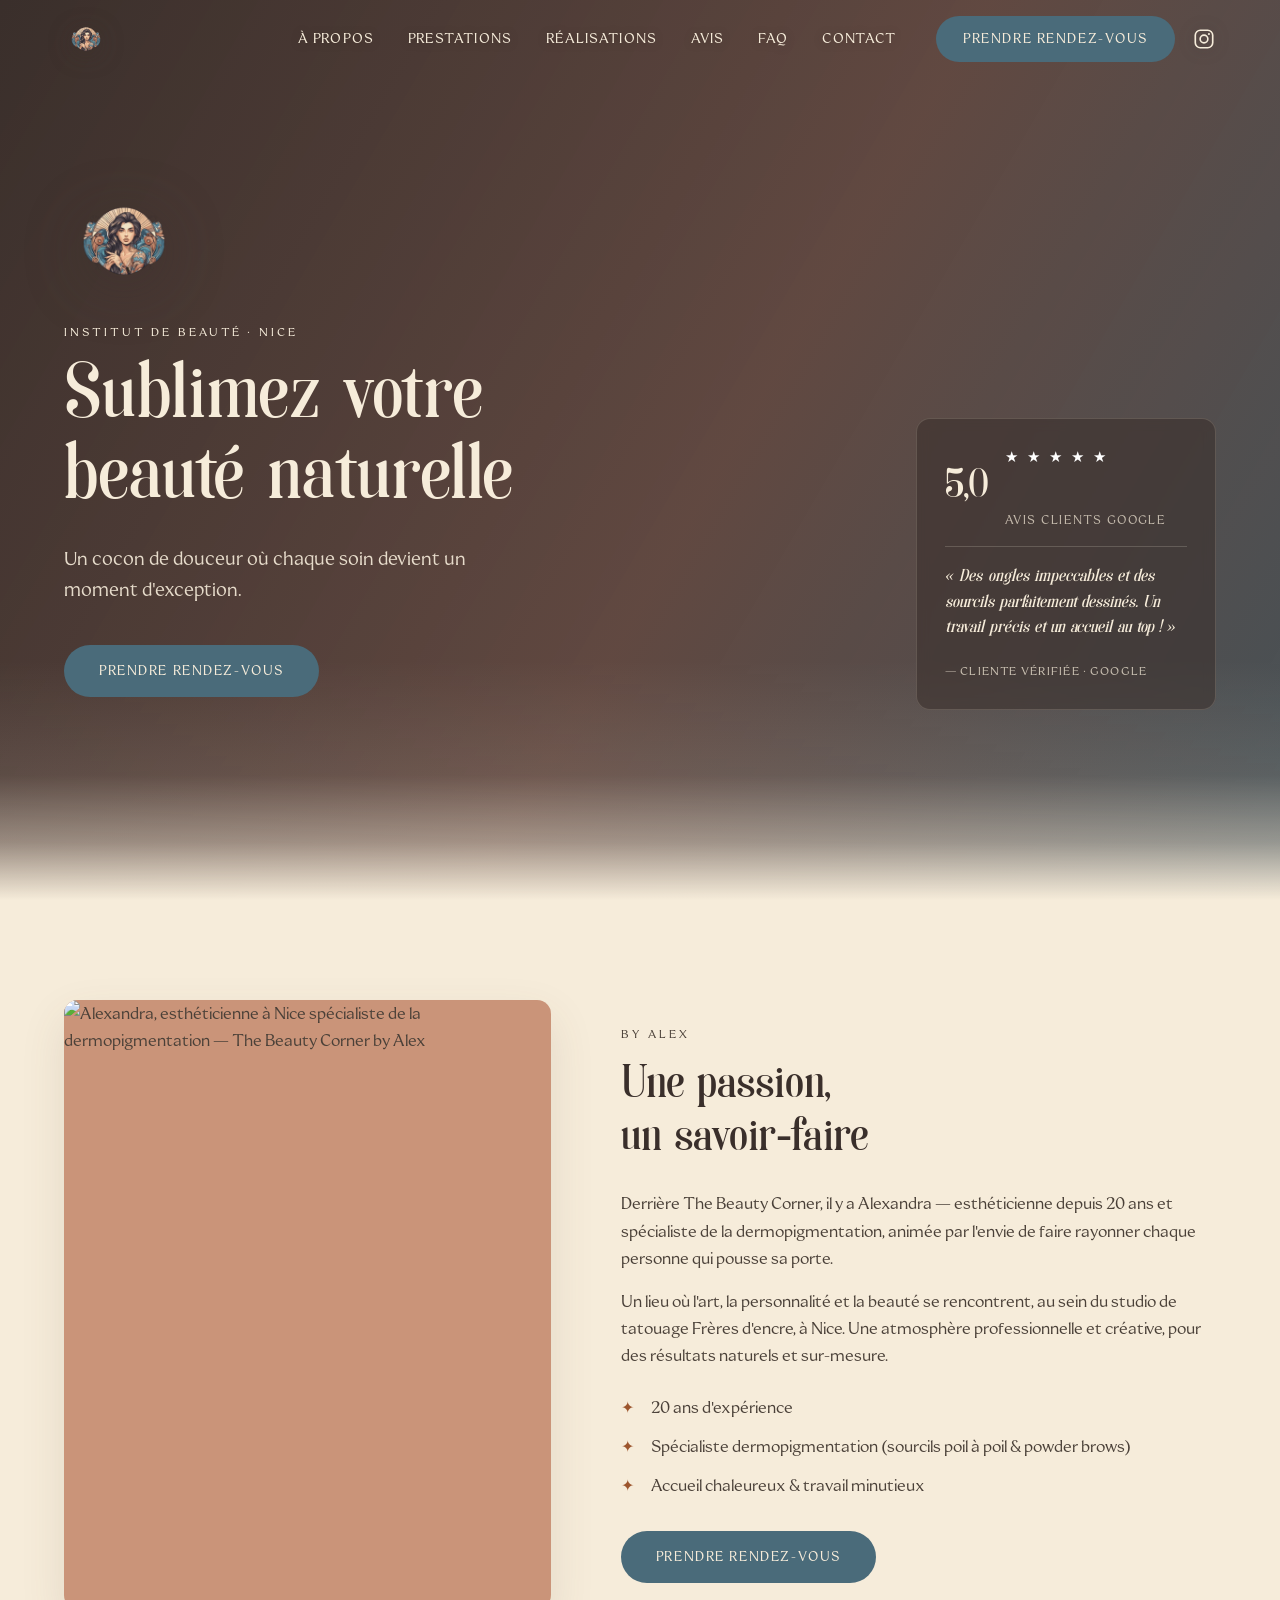
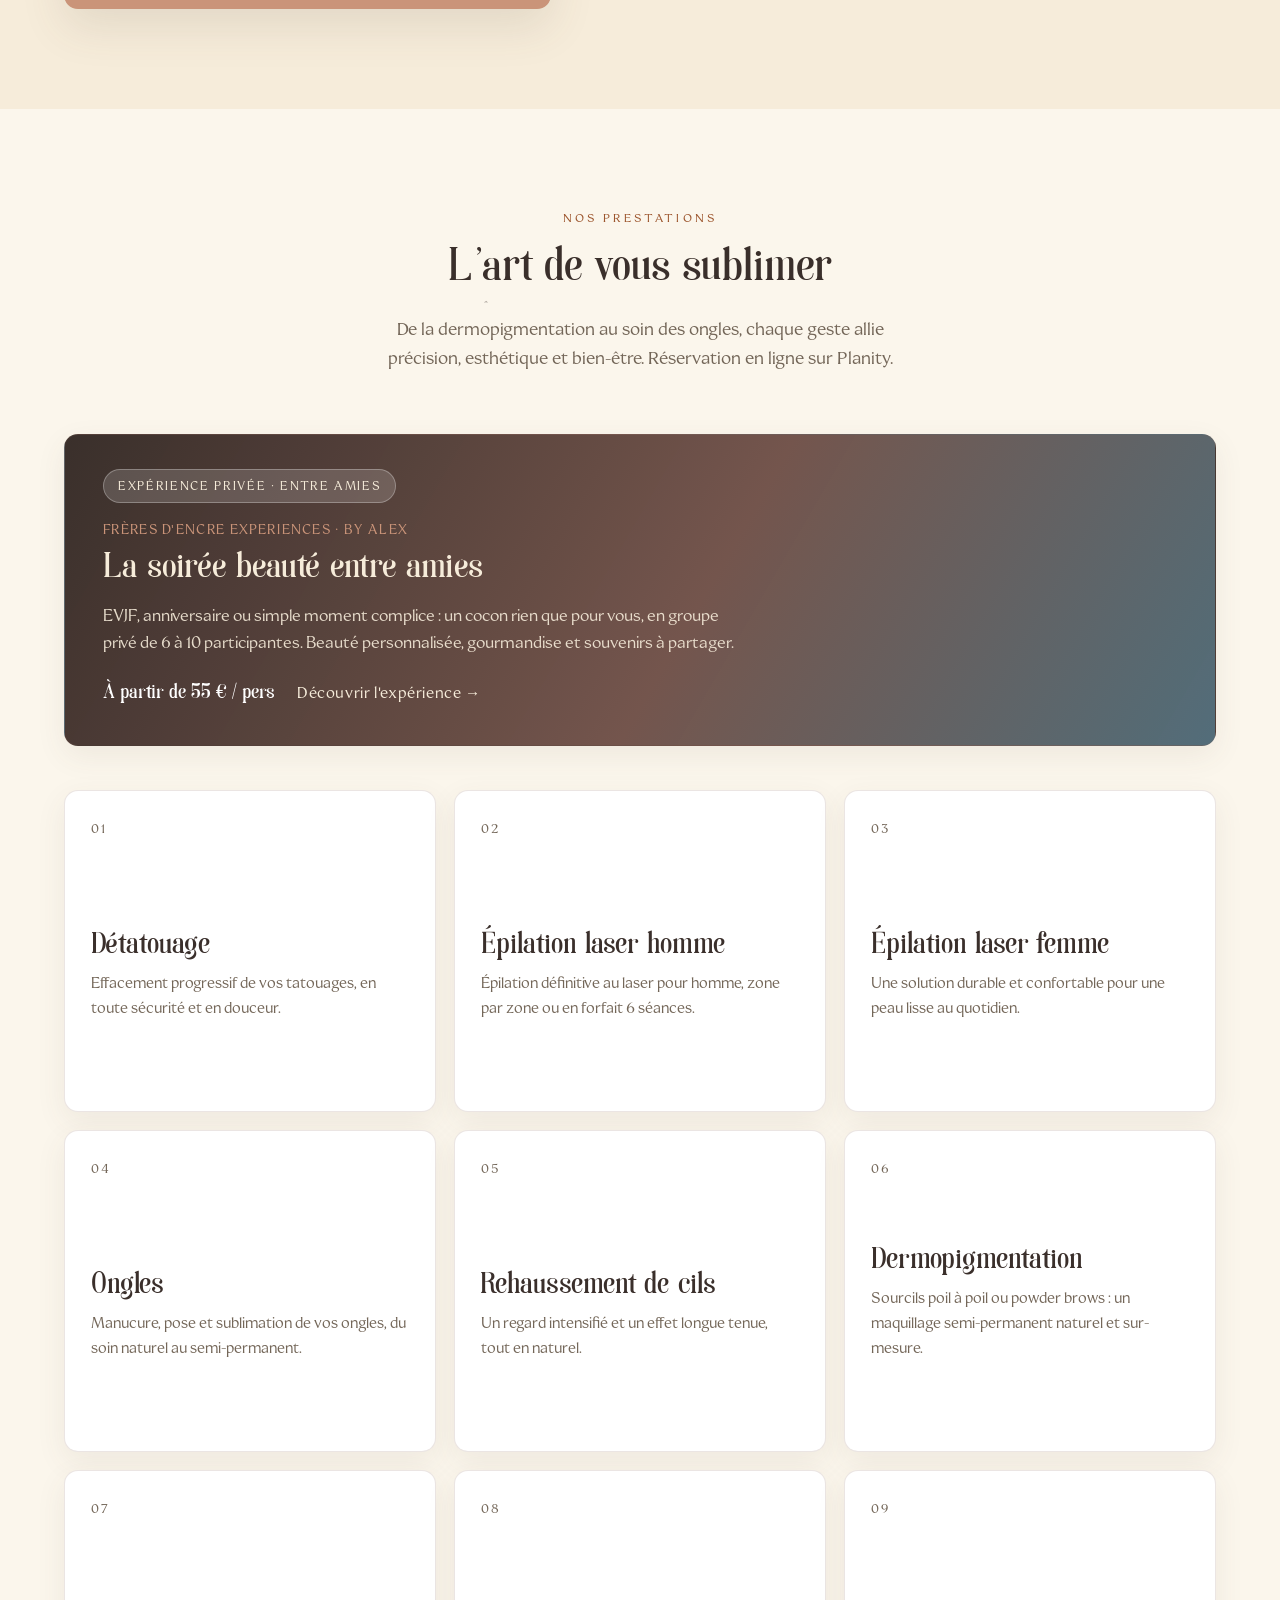
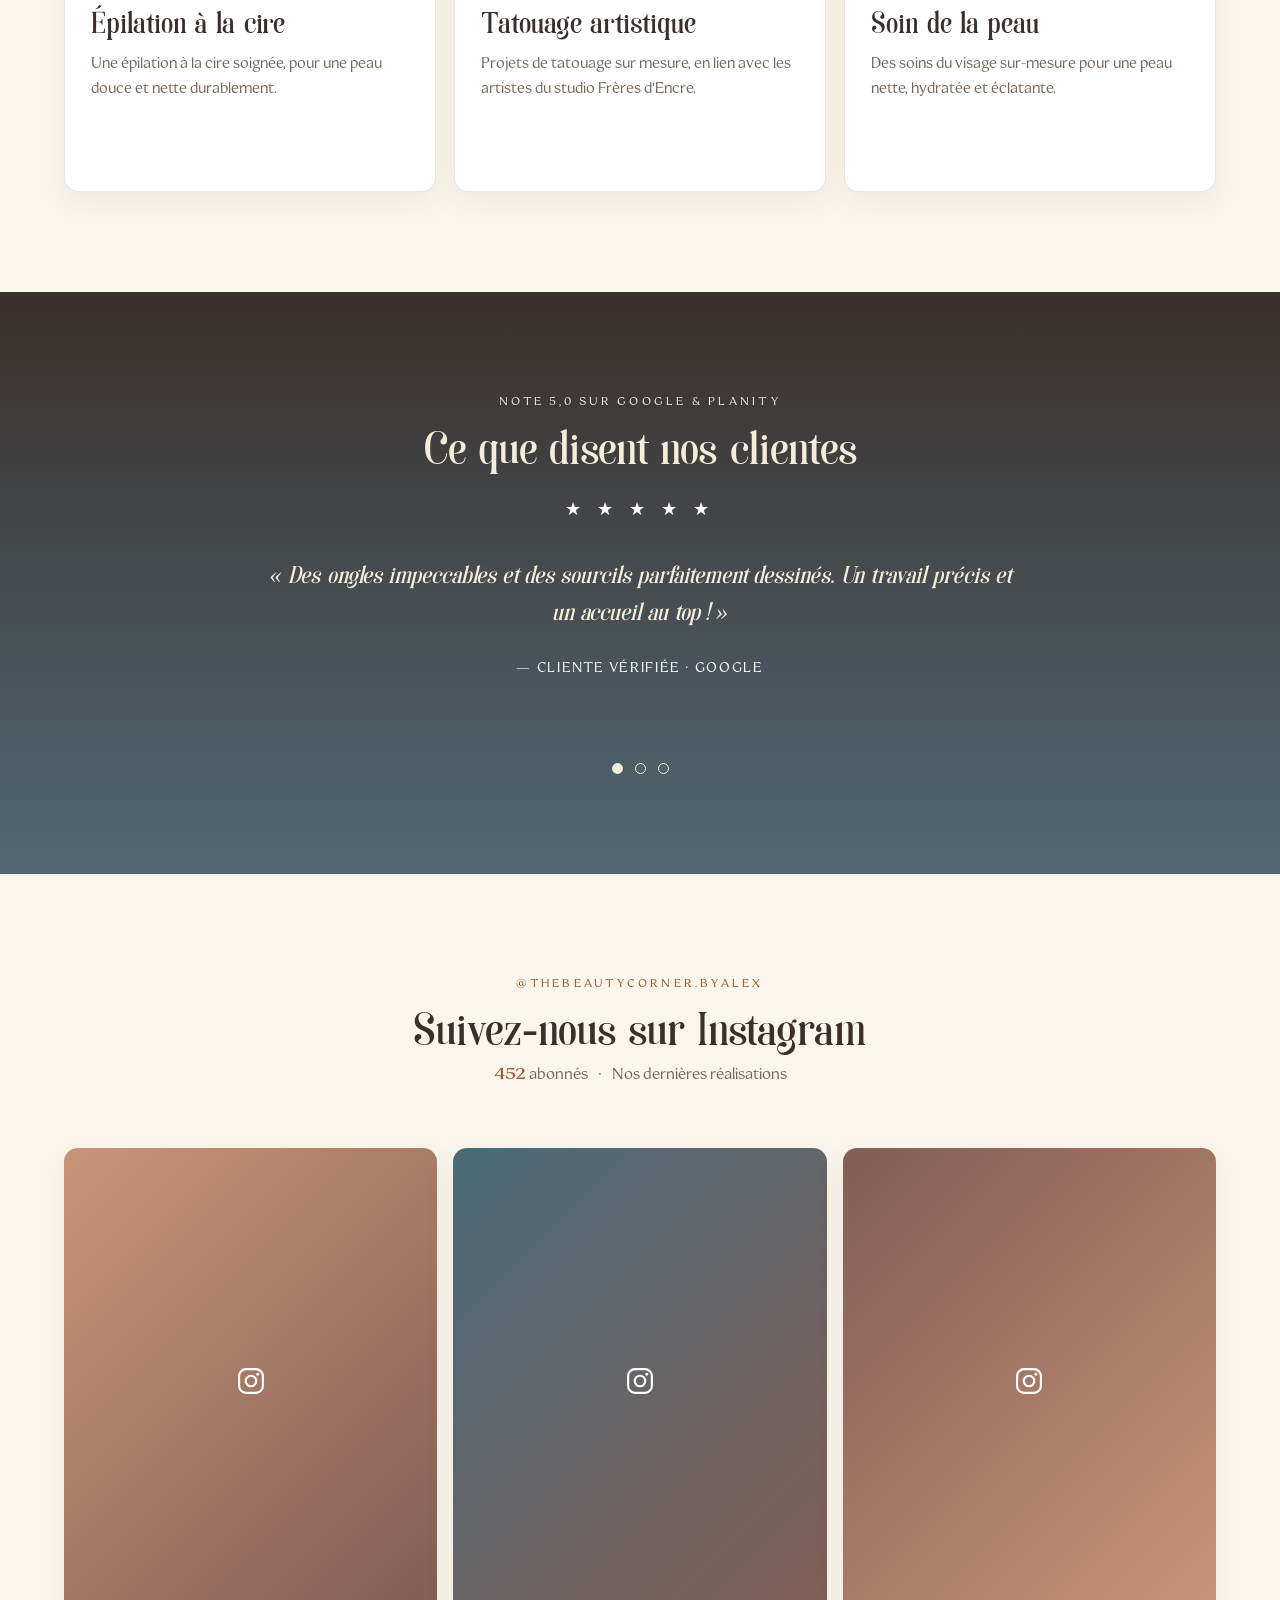
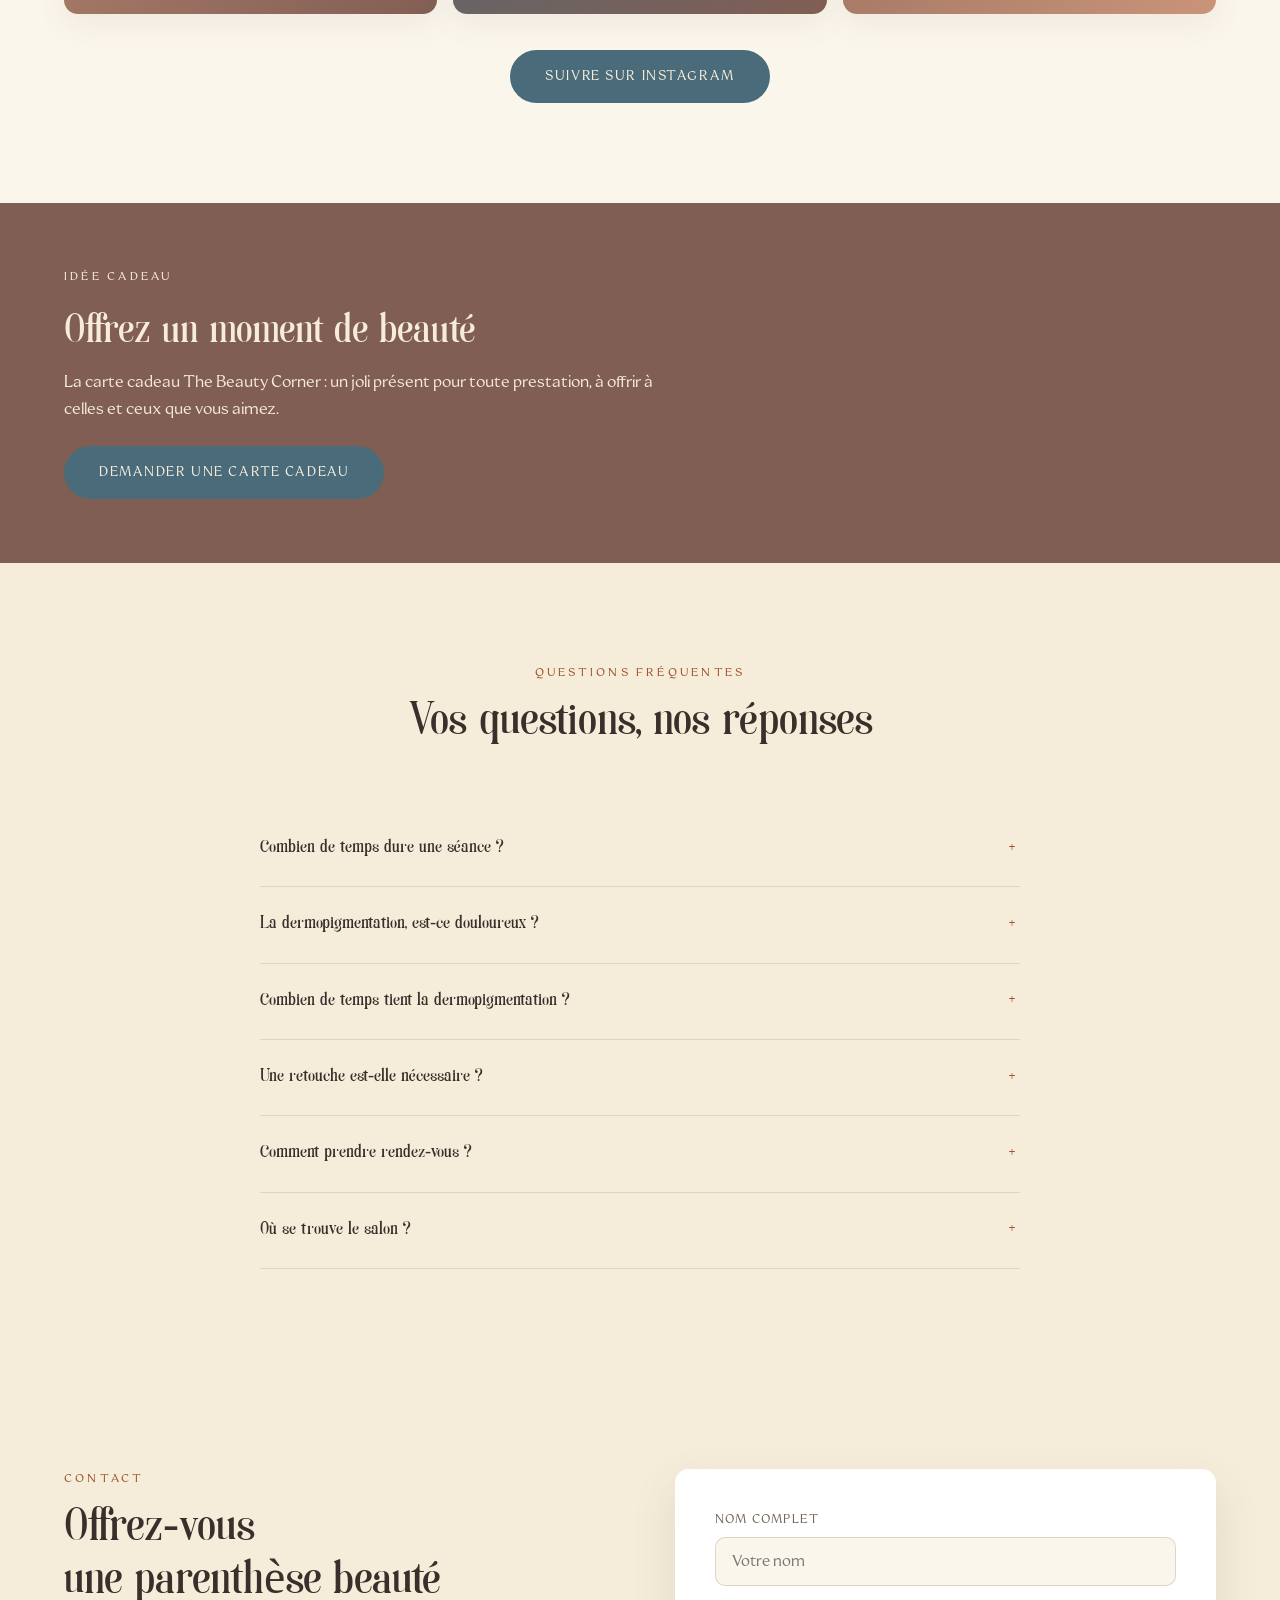
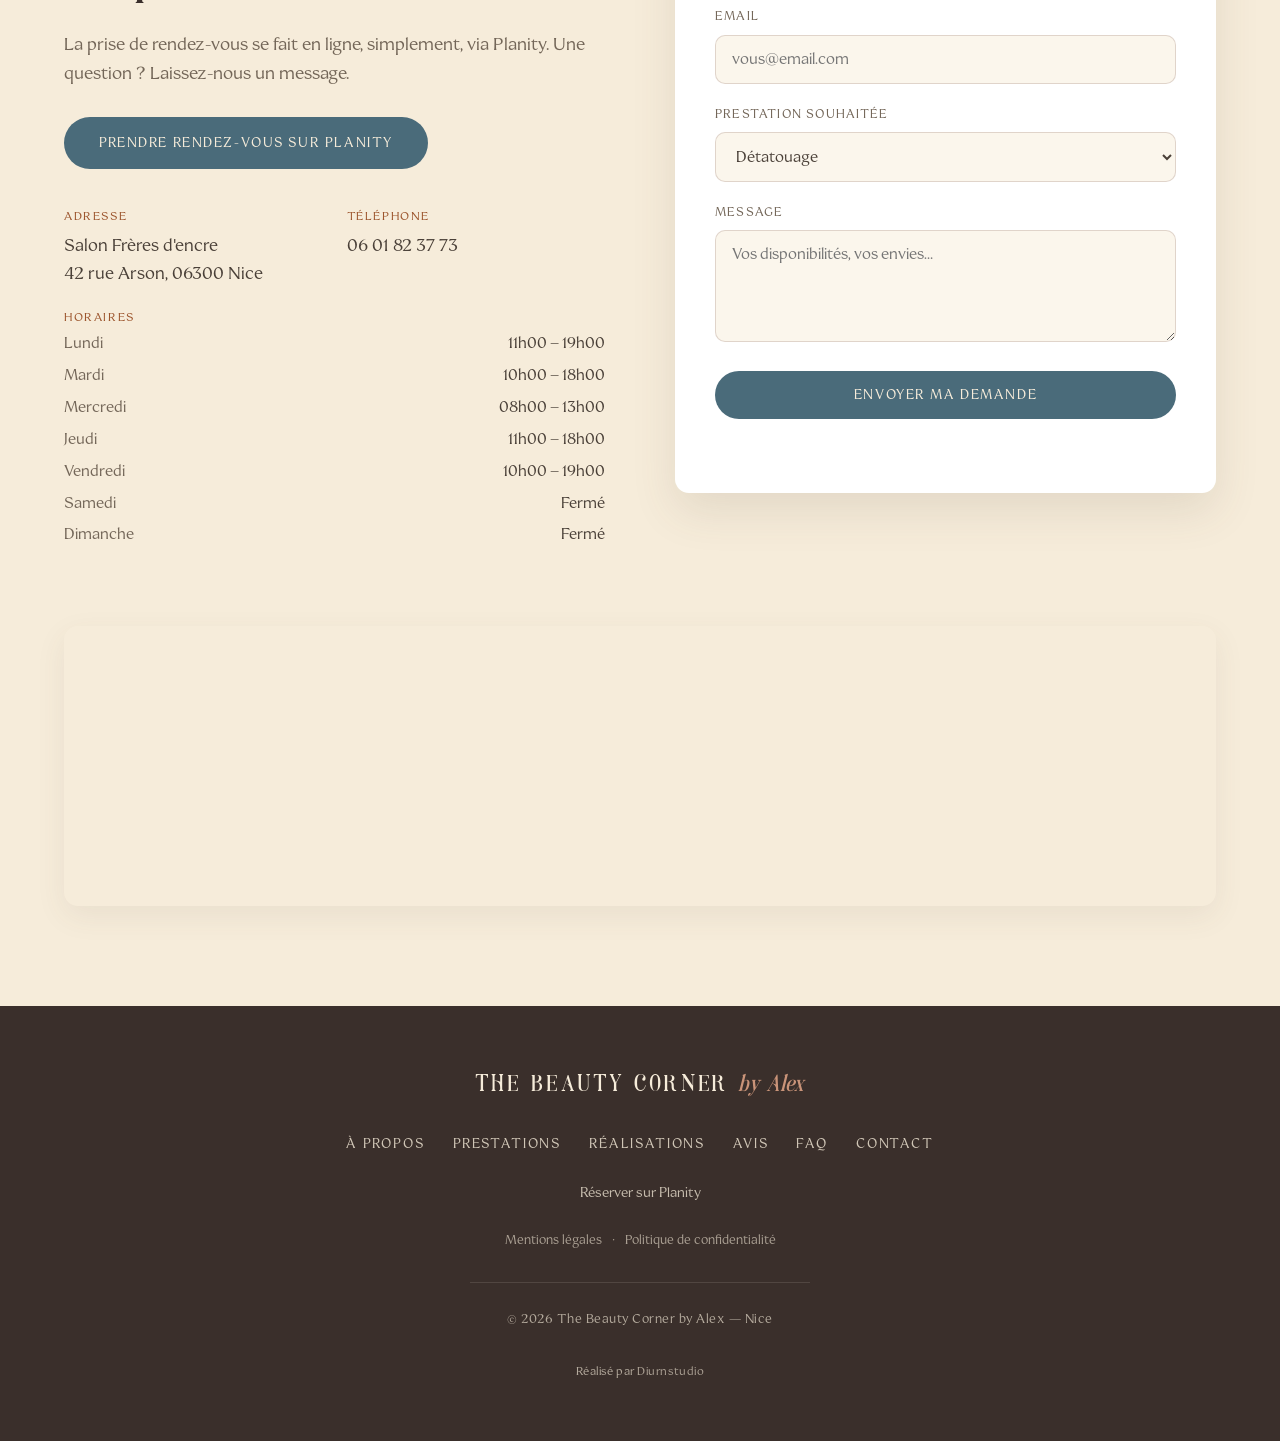
==== commit d8da40ad: "Hero : préchargement fiable + fondu d'apparition (fin du surgissement de l'image) - /api/hero-image " ====
--- a/index.html
+++ b/index.html
@@ -26,20 +26,23 @@
   <meta property="og:title" content="The Beauty Corner by Alex — Institut de beauté à Nice" />
   <meta property="og:description" content="Institut de beauté à Nice : dermopigmentation des sourcils, rehaussement de cils, ongles, soin du visage, épilation laser et détatouage. Réservation en ligne." />
   <meta property="og:url" content="https://thebeautycornerbyalex.fr/" />
-  <meta property="og:image" content="https://ssrjzqprpovhuyaumyuw.supabase.co/storage/v1/object/public/media/uploads/1787581428233-xyeer8.jpg" />
+  <meta property="og:image" content="https://thebeautycornerbyalex.fr/api/hero-image" />
   <meta property="og:image:alt" content="The Beauty Corner by Alex — institut de beauté à Nice" />
 
  
-  <!-- Préchargement de la photo du Hero : elle s'affiche dès le lancement -->
+  <!-- Préchargement de la photo du Hero : URL stable (/api/hero-image) qui
+       redirige vers la photo actuelle en base → toujours à jour, jamais cassé. -->
   <link rel="preconnect" href="https://ssrjzqprpovhuyaumyuw.supabase.co" crossorigin />
-  <link rel="preload" as="image" fetchpriority="high" href="https://ssrjzqprpovhuyaumyuw.supabase.co/storage/v1/object/public/media/uploads/1787581428233-xyeer8.jpg" />
+  <link rel="preload" as="image" fetchpriority="high" href="/api/hero-image" />
+
+  <!-- Préconnexion au fil Instagram (Behold), sollicité au chargement -->
+  <link rel="preconnect" href="https://feeds.behold.so" crossorigin />
 
   <!-- Polices locales (WOFF2), préchargées pour un rendu rapide -->
-  <link rel="preconnect" href="https://images.unsplash.com" />
   <link rel="preload" href="assets/fonts/Soria.woff2" as="font" type="font/woff2" crossorigin />
   <link rel="preload" href="assets/fonts/CoconatRegular.woff2" as="font" type="font/woff2" crossorigin />
 
-  <link rel="stylesheet" href="css/style.css?v=20260824u" />
+  <link rel="stylesheet" href="css/style.css?v=20260824z" />
 
   <!-- Données structurées : institut de beauté (SEO local + rich results) -->
   <script type="application/ld+json">
@@ -393,10 +396,8 @@
         <a data-planity href="https://www.planity.com/the-beauty-corner-by-alex--06300-nice" target="_blank" rel="noopener" class="btn btn-blue contact-planity">Prendre rendez-vous sur Planity</a>
 
         <dl class="contact-list">
-          <div class="contact-duo">
-            <div class="contact-item"><dt>Adresse</dt><dd data-txt="contact.address">Salon Frères d'encre<br />42 rue Arson, 06300 Nice</dd></div>
-            <div class="contact-item"><dt>Téléphone</dt><dd><a href="tel:+33601823773" data-txt="contact.phone" data-tel-from="contact.phoneTel">06 01 82 37 73</a></dd></div>
-          </div>
+          <div class="contact-item"><dt>Adresse</dt><dd data-txt="contact.address">Salon Frères d'encre<br />42 rue Arson, 06300 Nice</dd></div>
+          <div class="contact-item"><dt>Téléphone</dt><dd><a href="tel:+33601823773" data-txt="contact.phone" data-tel-from="contact.phoneTel">06 01 82 37 73</a></dd></div>
           <div class="contact-item hours-item">
             <dt>Horaires</dt>
             <dd class="hours-grid">
@@ -515,7 +516,9 @@
     </div>
   </div>
 
-  <script src="js/config.js?v=20260824a"></script>
-  <script src="js/script.js?v=20260824u"></script>
+  <!-- defer : téléchargés en parallèle sans bloquer le rendu, exécutés dans
+       l'ordre après le parsing (le titre du hero peut ainsi s'afficher tout de suite). -->
+  <script defer src="js/config.js?v=20260824a"></script>
+  <script defer src="js/script.js?v=20260824z"></script>
 </body>
 </html>
--- a/css/style.css
+++ b/css/style.css
@@ -286,19 +286,23 @@
   overflow: hidden;
   padding-top: var(--header-h);
 }
-/* Calque image de fond du hero. L'URL ci-dessous est la photo actuelle du
-   hero : elle est préchargée dans le <head> (rel="preload") et posée ici en
-   fond pour un affichage immédiat au lancement. Le JS (Supabase) réinjecte la
-   même URL au chargement ; si la photo est changée depuis l'admin, pensez à
-   mettre à jour cette URL et celle du <link rel="preload"> dans index.html. */
+/* Calque image de fond du hero. On pointe vers l'URL STABLE /api/hero-image,
+   qui redirige côté serveur vers la photo actuelle en base : le fond reste
+   donc toujours synchronisé avec l'admin, sans URL à maintenir ici. Le JS
+   (Supabase) réinjecte ensuite l'URL directe pour l'état final. */
 .hero-bg {
   position: absolute; inset: 0; z-index: 0;
   background-color: var(--dark);
-  background-image: url('https://ssrjzqprpovhuyaumyuw.supabase.co/storage/v1/object/public/media/uploads/1787581428233-xyeer8.jpg');
+  background-image: url('/api/hero-image');
   background-size: cover;
   background-position: center;
   background-repeat: no-repeat;
-}
+  /* Fondu d'apparition : évite que l'image « surgisse » d'un coup une fois
+     téléchargée. Le fond sombre du hero reste visible pendant le fondu,
+     donc jamais de flash blanc ni de hero vide. */
+  animation: heroBgIn .9s ease both;
+}
+@keyframes heroBgIn { from { opacity: 0; } to { opacity: 1; } }
 .hero-overlay {
   position: absolute; inset: 0; z-index: 1;
   background: linear-gradient(120deg, rgba(58,47,43,0.72) 0%, rgba(129,94,84,0.55) 55%, rgba(88,125,141,0.45) 100%);
@@ -348,18 +352,27 @@
   from { opacity: 0; transform: translateY(26px); }
   to   { opacity: 1; transform: translateY(0); }
 }
+/* Glissement seul (sans fondu) : réservé au titre, l'élément LCP */
+@keyframes heroSlideUp {
+  from { transform: translateY(20px); }
+  to   { transform: translateY(0); }
+}
 .hero-main .hero-logo,
 .hero-main .eyebrow,
-.hero-main h1,
 .hero-main .hero-tagline,
 .hero-main .hero-actions,
 .hero-review {
   opacity: 0;
   animation: heroFadeUp .9s cubic-bezier(.22, .61, .36, 1) forwards;
 }
+/* Le titre est l'élément LCP : il reste peint dès la première image (pas de
+   fondu d'opacité qui retarderait le LCP), il glisse simplement en place. */
+.hero-main h1 {
+  animation: heroSlideUp .9s cubic-bezier(.22, .61, .36, 1) both;
+  animation-delay: .3s;
+}
 .hero-main .hero-logo    { animation-delay: .15s; }
 .hero-main .eyebrow      { animation-delay: .30s; }
-.hero-main h1            { animation-delay: .45s; }
 .hero-main .hero-tagline { animation-delay: .60s; }
 .hero-main .hero-actions { animation-delay: .75s; }
 .hero-review             { animation-delay: .95s; }
@@ -371,7 +384,8 @@
   .hero-main h1,
   .hero-main .hero-tagline,
   .hero-main .hero-actions,
-  .hero-review { opacity: 1; animation: none; }
+  .hero-review,
+  .hero-bg { opacity: 1; animation: none; }
 }
 
 .btn-blue { background: var(--blue); color: var(--cream); }
@@ -921,12 +935,13 @@
 .contact-grid { display: grid; grid-template-columns: 1fr 1fr; column-gap: 70px; row-gap: 44px; align-items: start; }
 .contact-info h2 { font-size: clamp(2rem, 4vw, 3rem); margin-bottom: 20px; }
 .contact-planity { margin: 28px 0 4px; }
-.contact-list { list-style: none; margin: 34px 0; }
-.contact-item { display: flex; flex-direction: column; margin-bottom: 20px; }
-/* Adresse + Téléphone côte à côte (ergonomie) */
-.contact-duo { display: grid; grid-template-columns: 1fr 1fr; gap: 20px 24px; margin-bottom: 20px; }
-.contact-duo .contact-item { margin-bottom: 0; }
-@media (max-width: 560px) { .contact-duo { grid-template-columns: 1fr; } }
+/* La <dl> est elle-même la grille : Adresse + Téléphone côte à côte, Horaires
+   sur toute la largeur. Les groupes dt/dd restent enfants directs de la <dl>
+   (via un seul <div>), structure valide pour les lecteurs d'écran. */
+.contact-list { list-style: none; margin: 34px 0; display: grid; grid-template-columns: 1fr 1fr; gap: 20px 24px; }
+.contact-item { display: flex; flex-direction: column; }
+.hours-item { grid-column: 1 / -1; }
+@media (max-width: 560px) { .contact-list { grid-template-columns: 1fr; } }
 .contact-list dt {
   font-family: var(--font-body);
   text-transform: uppercase; letter-spacing: 0.14em; font-size: 0.72rem;
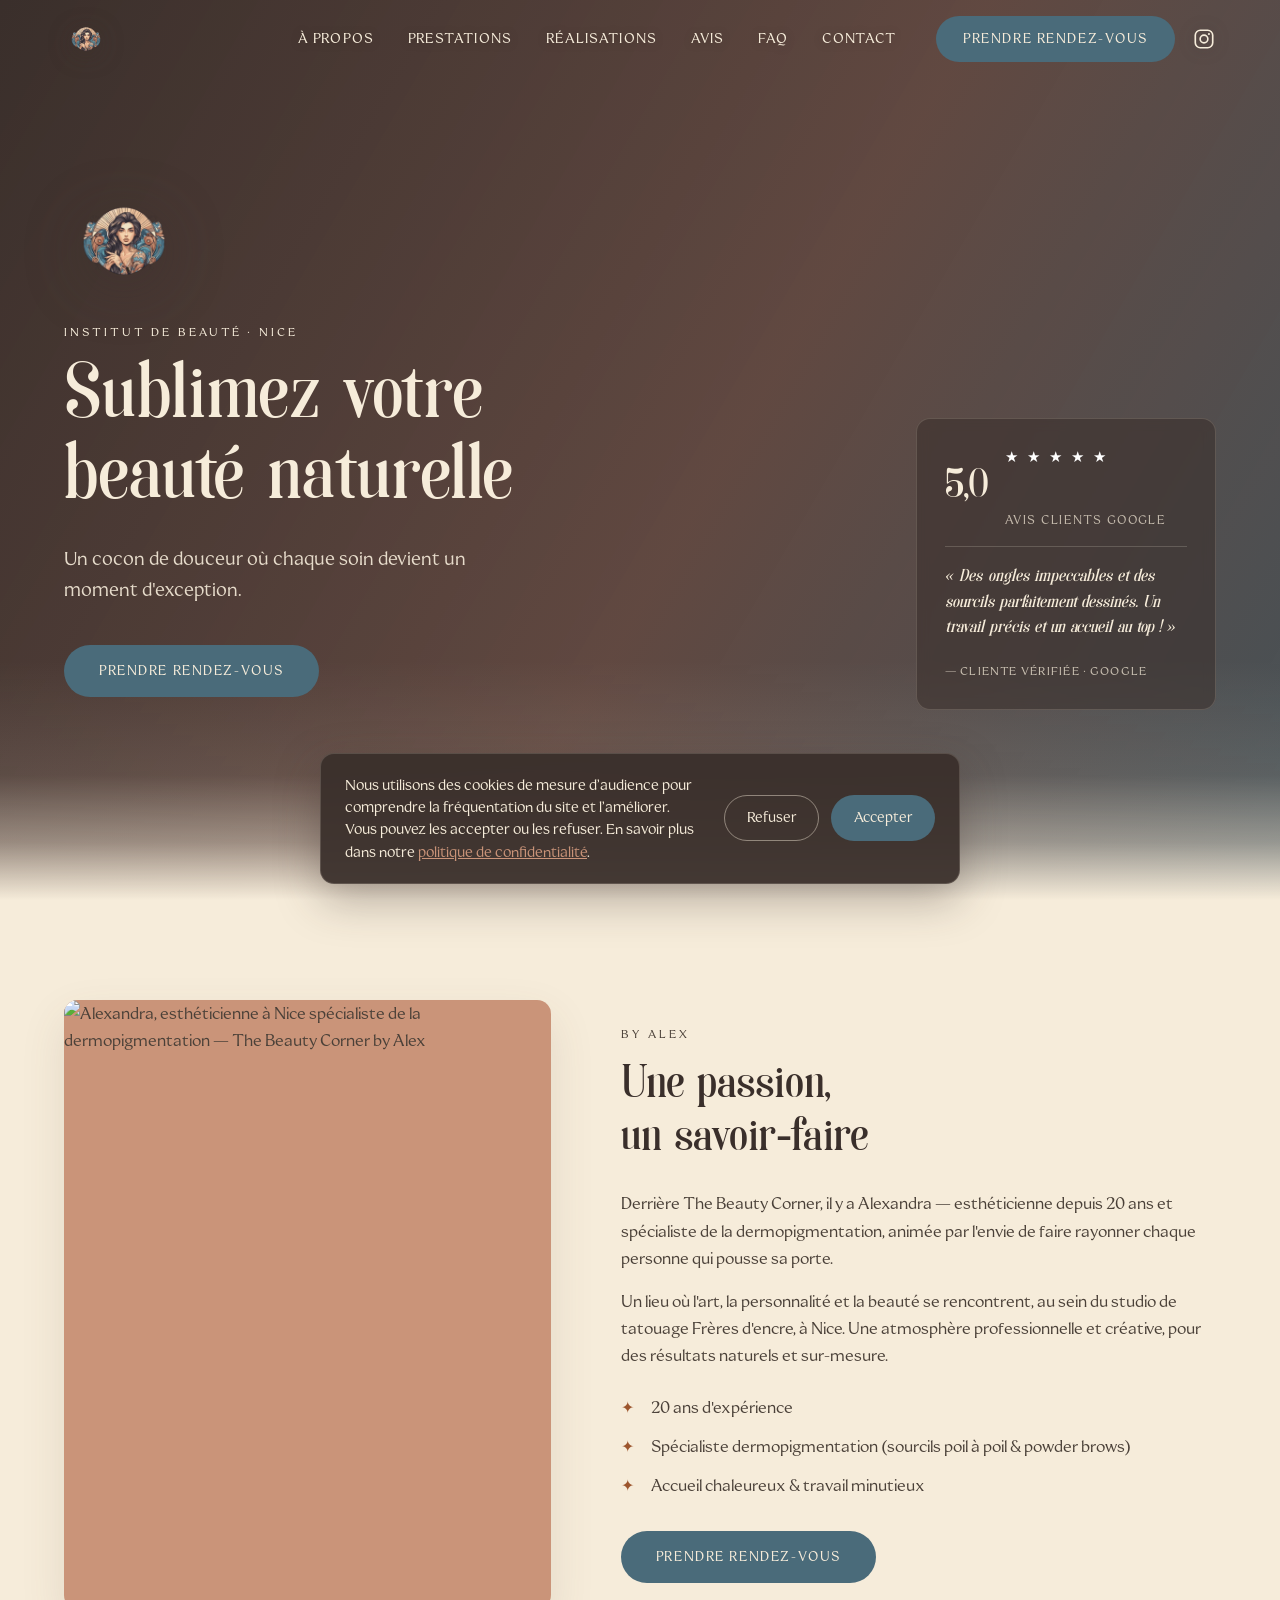
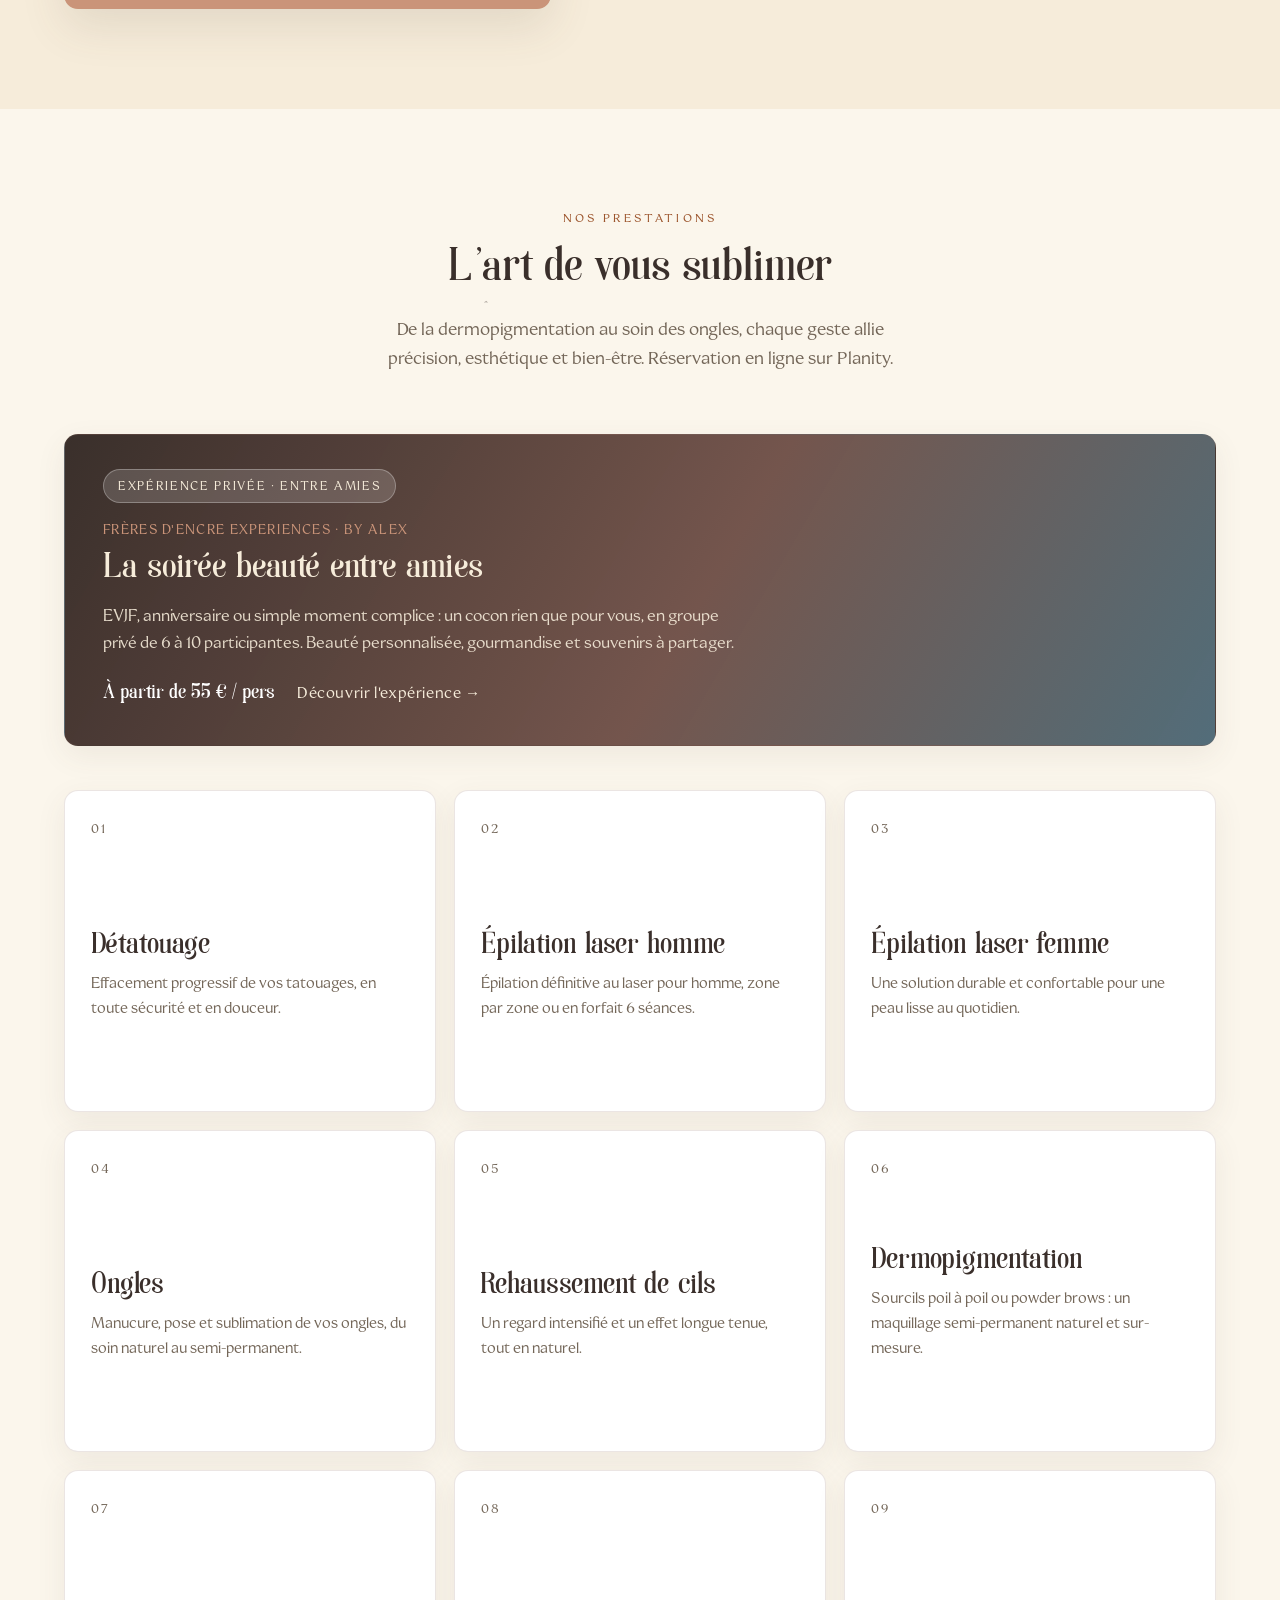
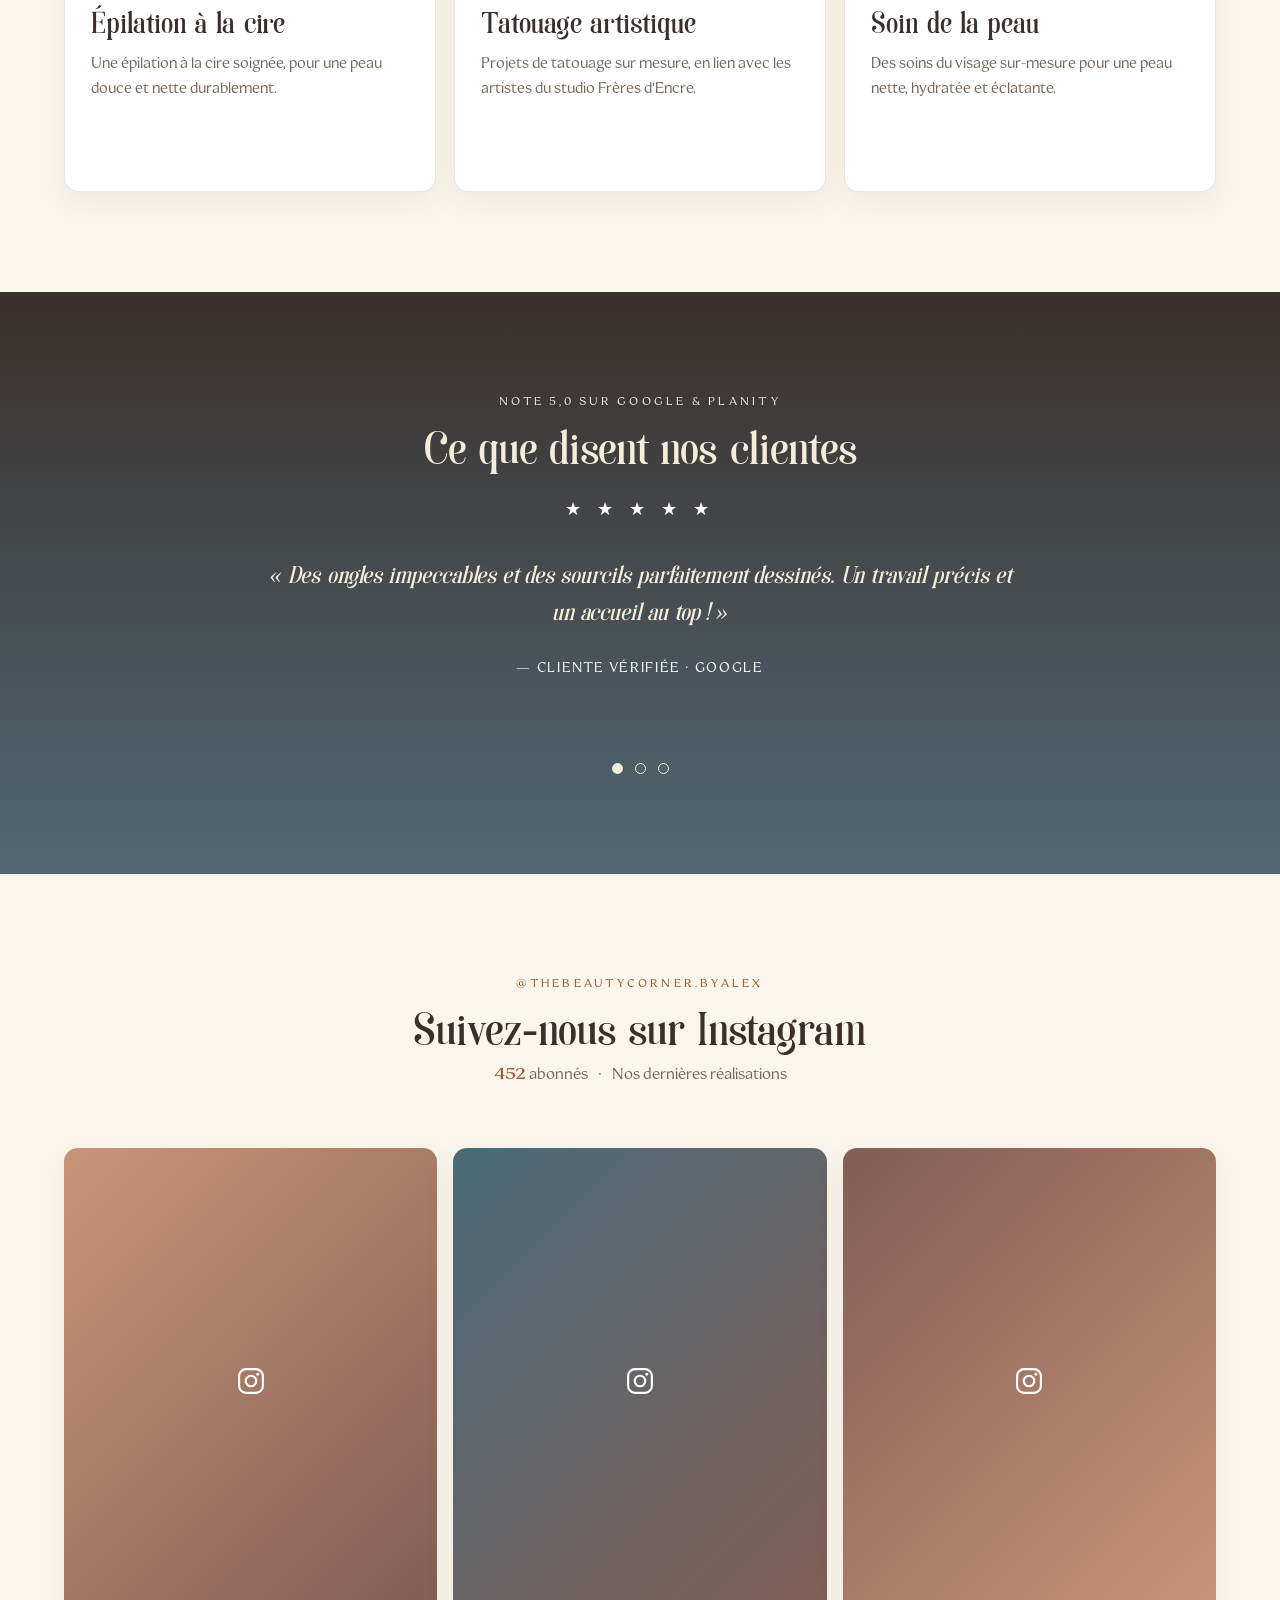
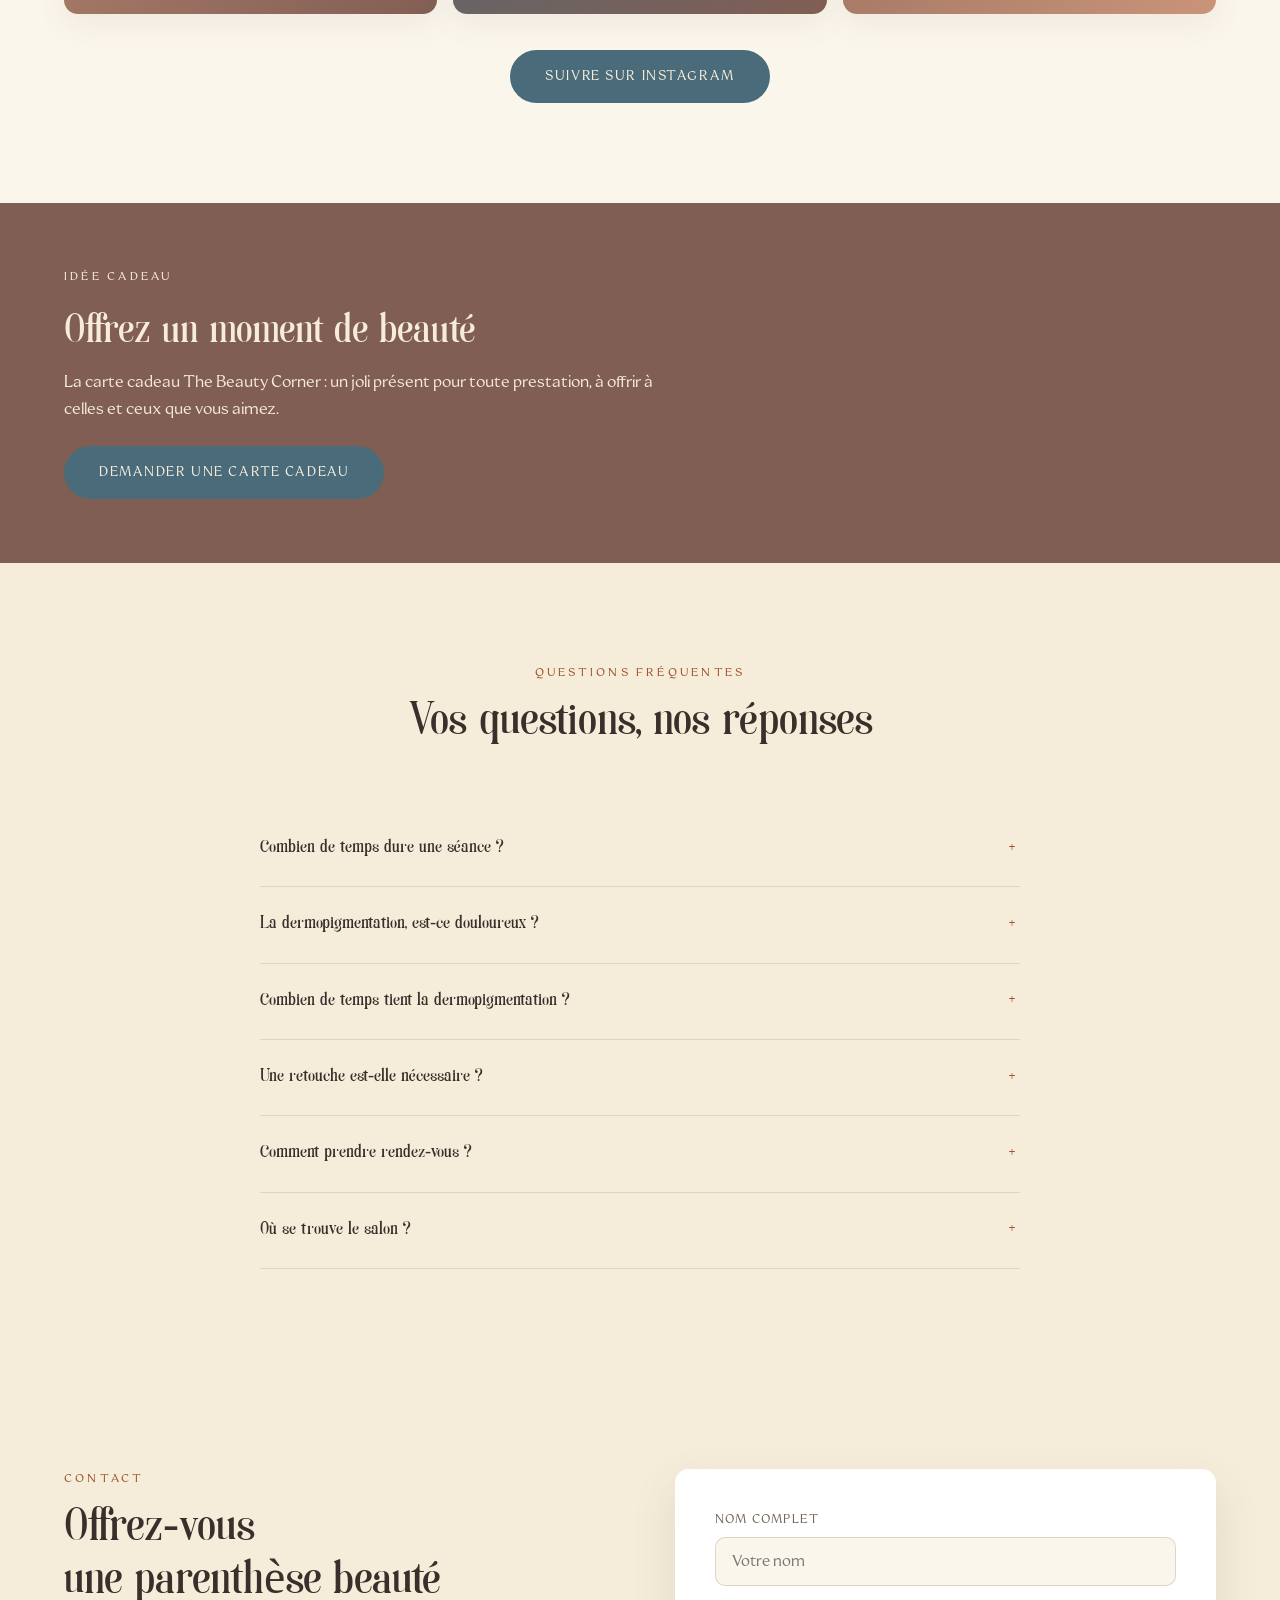
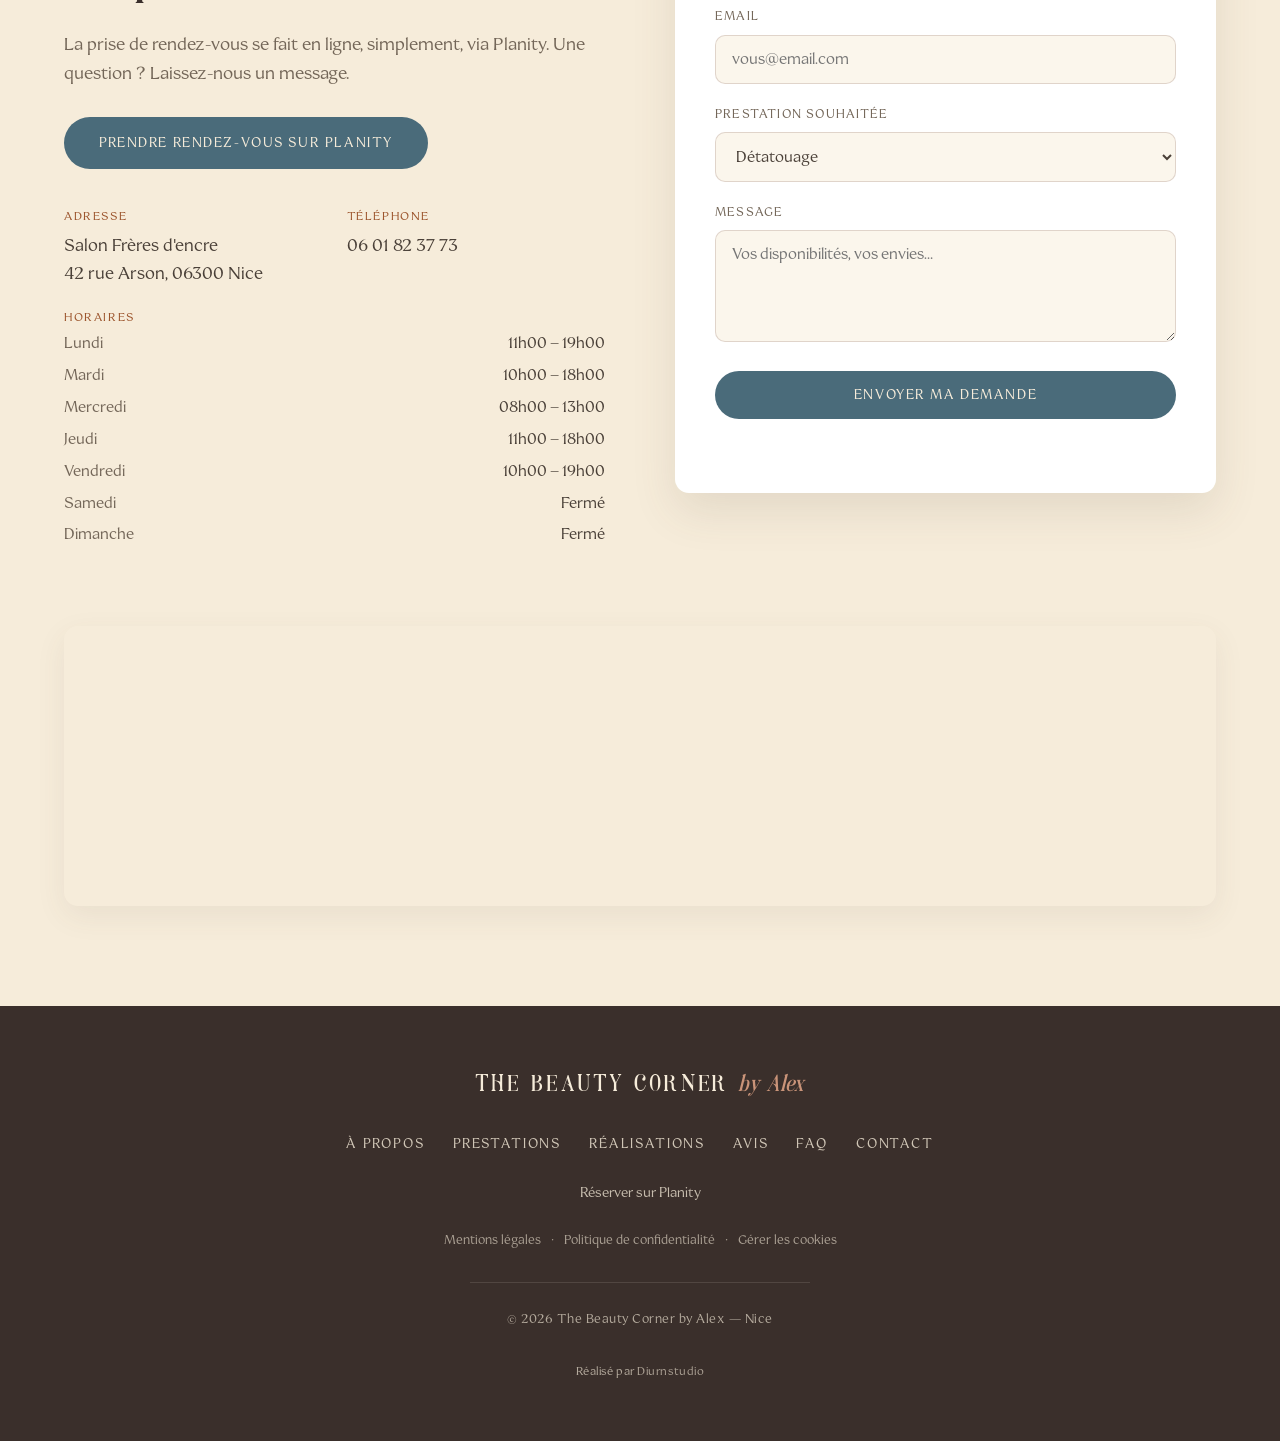
==== commit d0d3b5a2: "Ajoute un bandeau cookies (RGPD/CNIL) : Google Analytics chargé uniquement après consentement - Nouv" ====
--- a/index.html
+++ b/index.html
@@ -3,6 +3,11 @@
 <head>
   <meta charset="UTF-8" />
   <meta name="viewport" content="width=device-width, initial-scale=1.0" />
+
+  <!-- Mesure d'audience (Google Analytics) : chargée UNIQUEMENT après
+       consentement, via le bandeau cookies. Voir js/consent.js. -->
+  <script defer src="js/consent.js?v=20260828a"></script>
+
   <title>The Beauty Corner by Alex — Institut de beauté à Nice</title>
   <meta name="description" content="Institut de beauté à Nice (quartier Riquier) : dermopigmentation et maquillage semi-permanent des sourcils, rehaussement de cils, ongles, soin du visage, épilation laser femme & homme et détatouage. Réservation en ligne." />
   <meta name="robots" content="index, follow" />
@@ -42,7 +47,7 @@
   <link rel="preload" href="assets/fonts/Soria.woff2" as="font" type="font/woff2" crossorigin />
   <link rel="preload" href="assets/fonts/CoconatRegular.woff2" as="font" type="font/woff2" crossorigin />
 
-  <link rel="stylesheet" href="css/style.css?v=20260824z" />
+  <link rel="stylesheet" href="css/style.css?v=20260828a" />
 
   <!-- Données structurées : institut de beauté (SEO local + rich results) -->
   <script type="application/ld+json">
@@ -479,6 +484,8 @@
         <a href="mentions-legales.html">Mentions légales</a>
         <span aria-hidden="true">·</span>
         <a href="politique-confidentialite.html">Politique de confidentialité</a>
+        <span aria-hidden="true">·</span>
+        <a href="#" data-cookie-settings>Gérer les cookies</a>
       </p>
       <p class="footer-copy">© 2026 The Beauty Corner by Alex — Nice</p>
       <p class="footer-credit">Réalisé par <a href="https://diurnstudio.fr" target="_blank" rel="noopener">Diurnstudio</a></p>
--- a/css/style.css
+++ b/css/style.css
@@ -1240,3 +1240,51 @@
 .legal ul { padding-left: 22px; margin-bottom: 10px; }
 .legal a { color: var(--blue); }
 .legal-back { margin-top: 40px; }
+
+/* ============================================================
+   Bandeau cookies (RGPD / CNIL) — géré par js/consent.js
+   ============================================================ */
+.cookie-banner {
+  position: fixed;
+  left: 16px; right: 16px; bottom: 16px;
+  z-index: 1000;
+  display: flex; justify-content: center;
+  opacity: 0; transform: translateY(14px);
+  transition: opacity .35s ease, transform .35s ease;
+  pointer-events: none;
+}
+.cookie-banner.is-visible { opacity: 1; transform: translateY(0); pointer-events: auto; }
+.cookie-banner__inner {
+  width: 100%; max-width: 640px;
+  display: flex; align-items: center; gap: 20px 26px; flex-wrap: wrap;
+  padding: 20px 24px;
+  background: rgba(58, 47, 43, 0.94);
+  -webkit-backdrop-filter: blur(8px); backdrop-filter: blur(8px);
+  border: 1px solid rgba(246, 236, 218, 0.16);
+  border-radius: var(--radius);
+  box-shadow: 0 16px 44px rgba(58, 47, 43, 0.34);
+}
+.cookie-banner__text {
+  flex: 1 1 260px; min-width: 0;
+  margin: 0; color: var(--cream);
+  font-size: .9rem; line-height: 1.55;
+}
+.cookie-banner__text a { color: var(--terracotta); text-decoration: underline; }
+.cookie-banner__actions { display: flex; gap: 12px; flex: 0 0 auto; }
+/* « Accepter » et « Refuser » ont la même taille et la même lisibilité
+   (exigence CNIL : refuser doit être aussi simple qu'accepter). */
+.cookie-btn {
+  font: inherit; font-size: .88rem; font-weight: 500;
+  padding: 10px 22px; border-radius: 999px; cursor: pointer;
+  border: 1px solid transparent; transition: background .2s ease, border-color .2s ease, transform .2s ease;
+}
+.cookie-btn:hover { transform: translateY(-1px); }
+.cookie-btn--accept { background: var(--blue); color: var(--cream); }
+.cookie-btn--accept:hover { background: #46656f; }
+.cookie-btn--refuse { background: transparent; color: var(--cream); border-color: rgba(246, 236, 218, 0.45); }
+.cookie-btn--refuse:hover { border-color: var(--cream); }
+.cookie-btn:focus-visible { outline: 3px solid var(--terracotta); outline-offset: 3px; }
+@media (max-width: 480px) {
+  .cookie-banner__actions { width: 100%; }
+  .cookie-btn { flex: 1 1 0; }
+}
